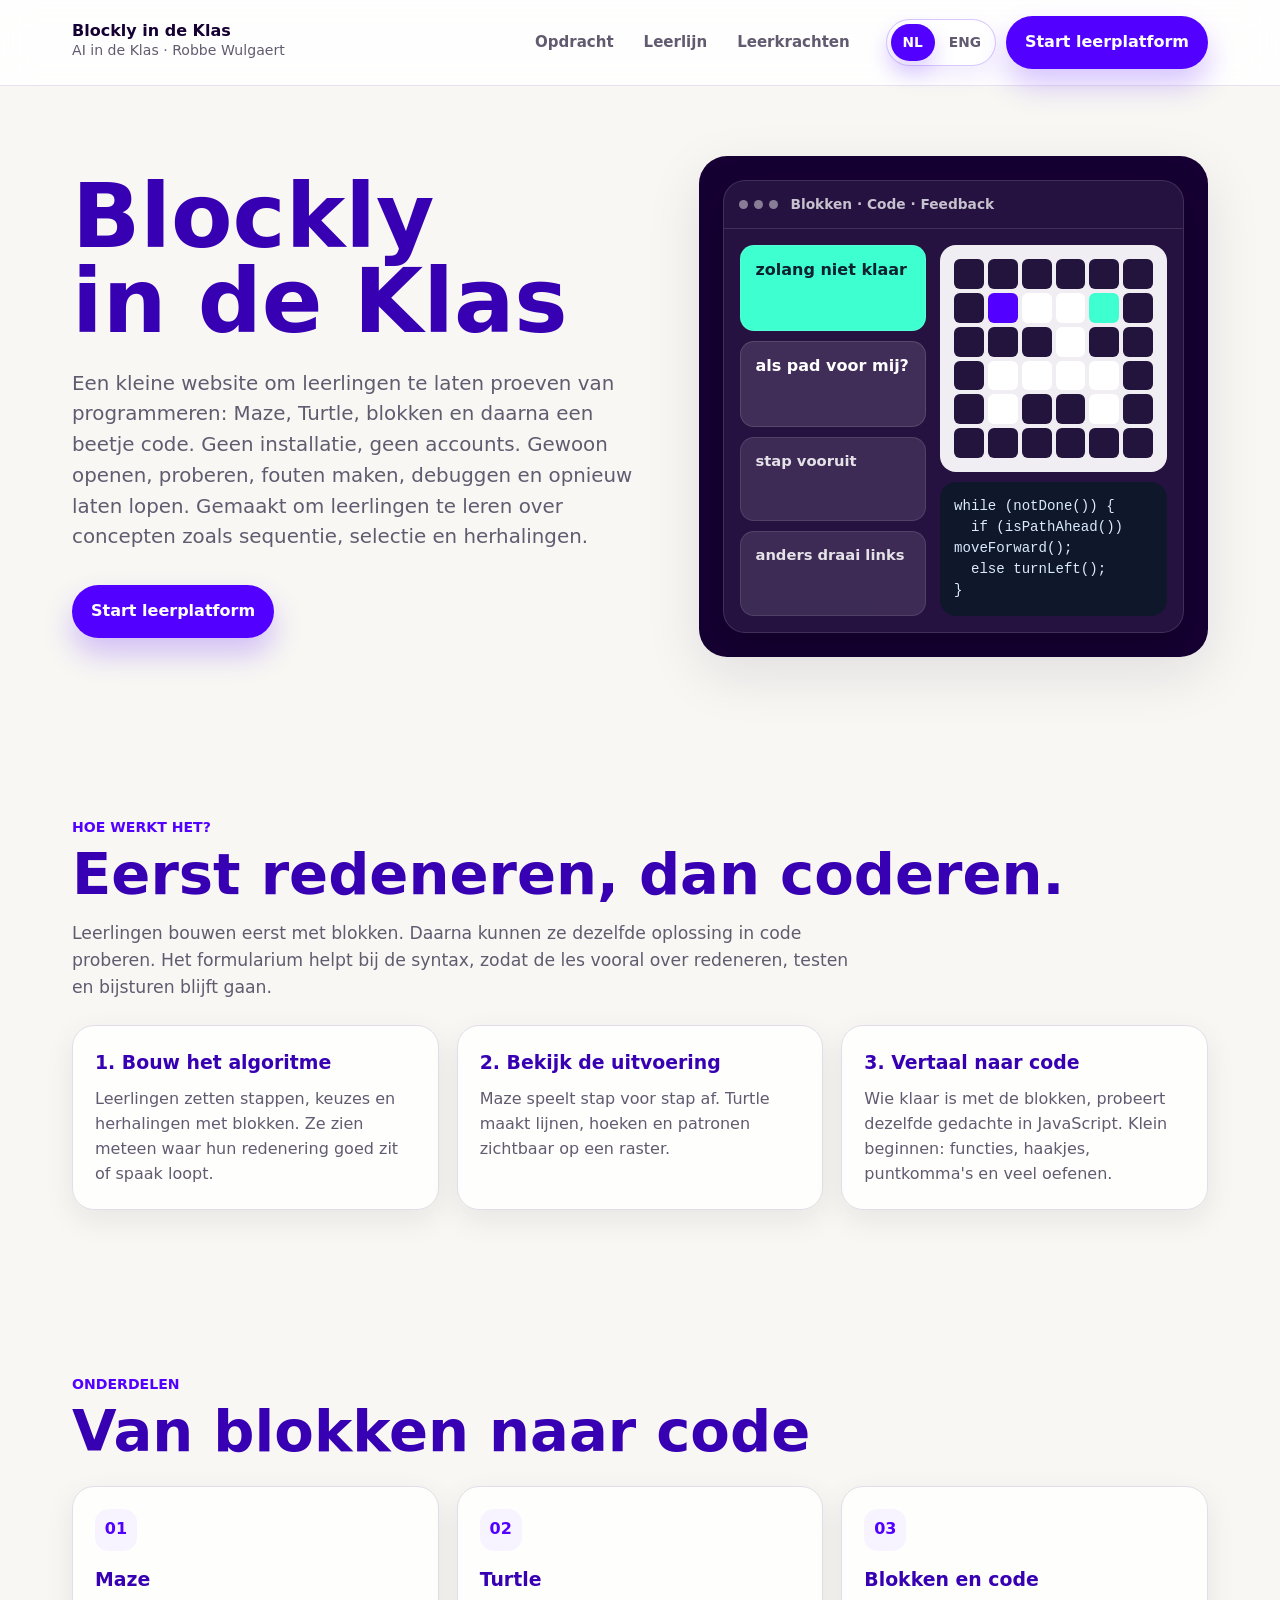
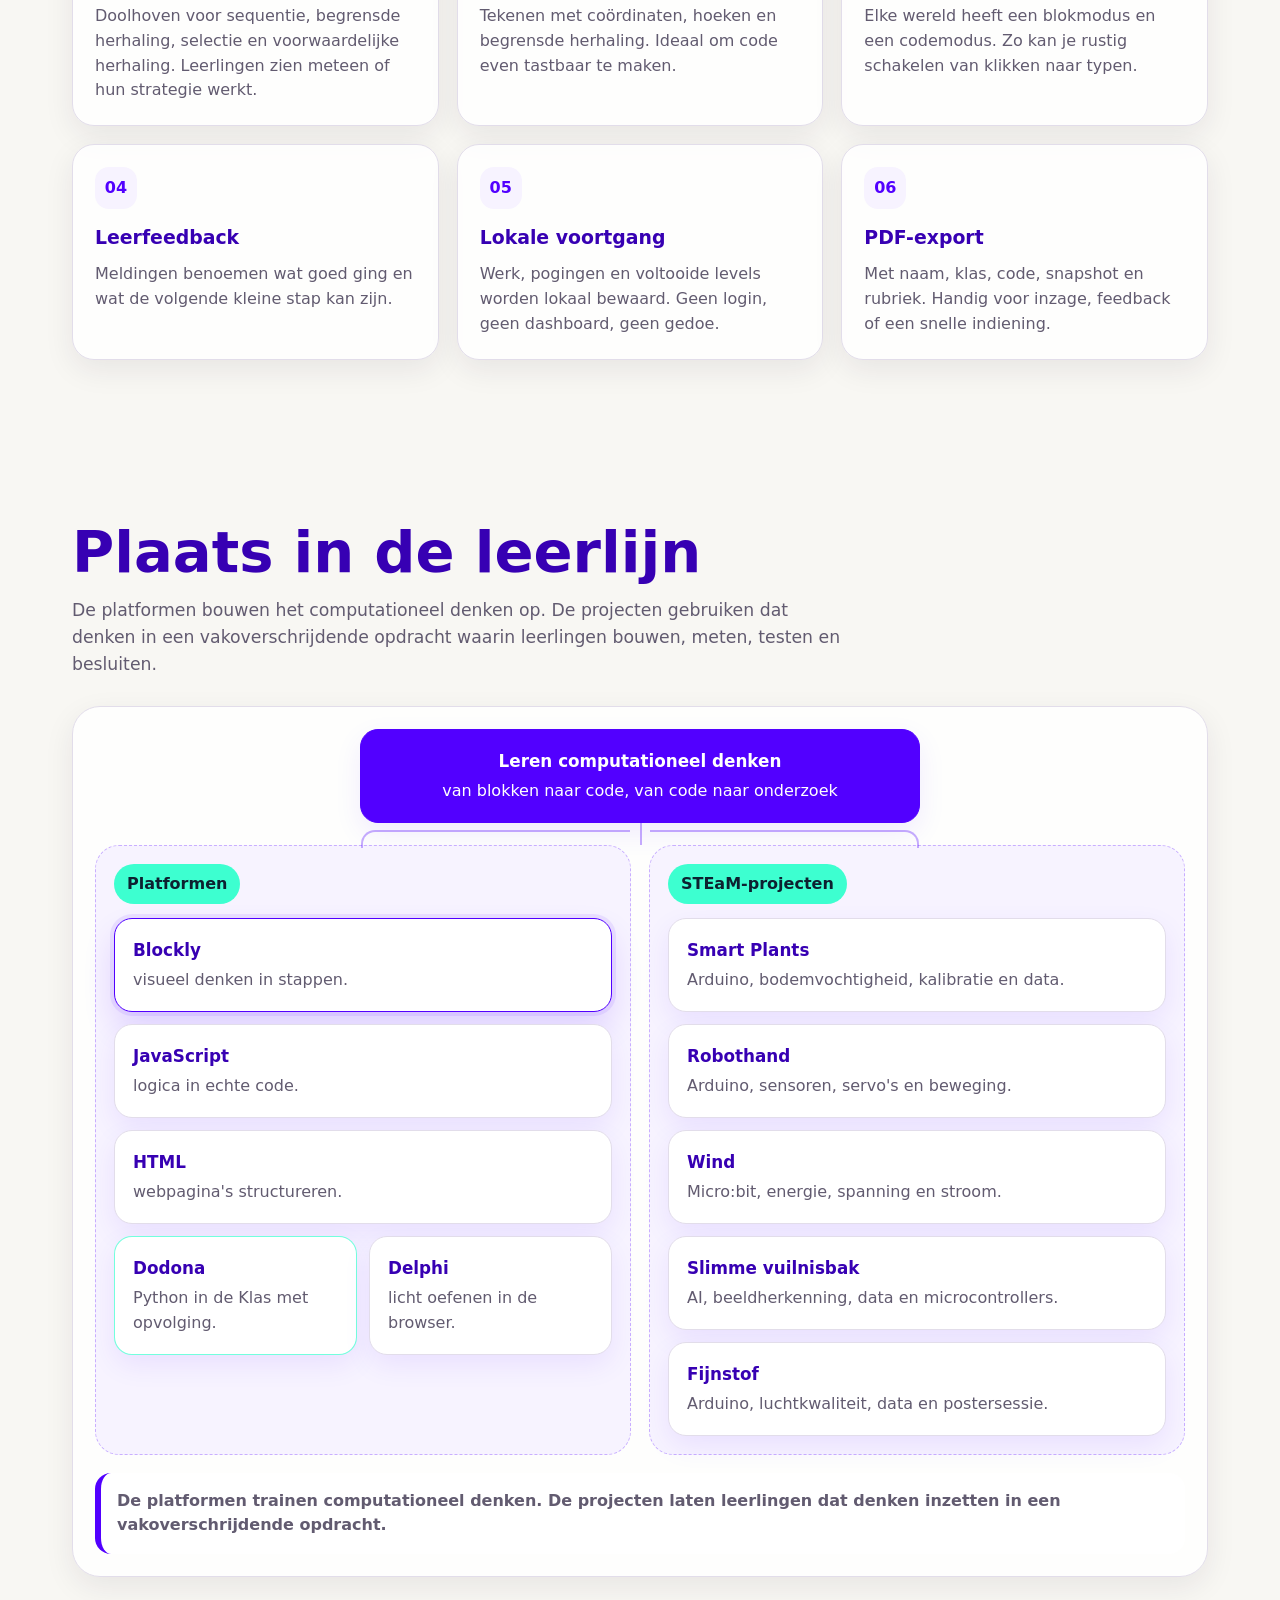
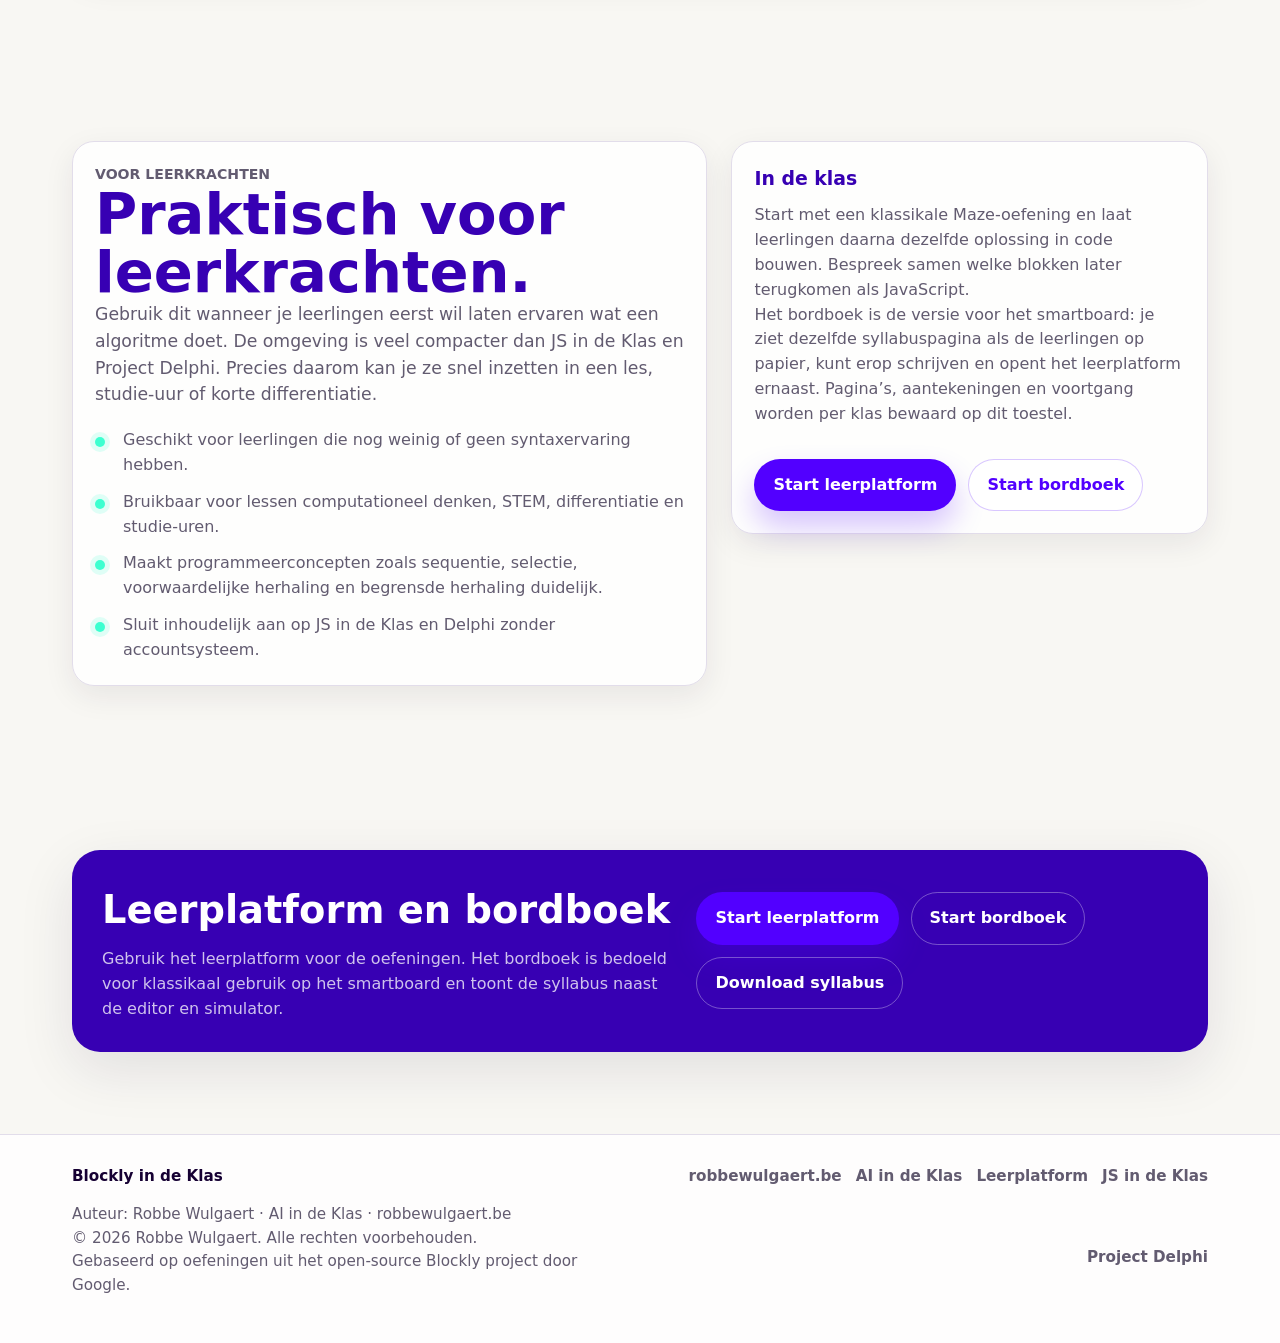
==== index.html @ a283771e "Fixing bordboek and landing pages" ====
<!--
  Blockly in de Klas - landing page
  Copyright (c) 2026 Robbe Wulgaert
  Citeer/vermeld als: Robbe Wulgaert, AI in de Klas, robbewulgaert.be
-->
<!doctype html>
<html lang="nl-BE">
<head>
  <meta charset="utf-8" />
  <meta name="viewport" content="width=device-width, initial-scale=1" />
  <title>Blockly in de Klas</title>
  <meta
    name="description"
    content="Blockly in de Klas is een kleine browseromgeving om computationeel denken te oefenen met Maze, Turtle, blokken en code."
  />
  <meta name="author" content="Robbe Wulgaert, AI in de Klas, robbewulgaert.be" />
  <meta name="copyright" content="Copyright (c) 2026 Robbe Wulgaert" />

  <style>
    :root {
      --brand: #5200FF;
      --brand-dark: #3700B3;
      --accent: #3DFFD0;
      --bg-soft: #F8F7F3;
      --panel: #ffffff;
      --soft: #F7F3FF;
      --ink: #160033;
      --muted: #625B70;
      --line: #E2DDEA;
      --good: #00A66A;
      --shadow: 0 18px 55px rgba(32, 20, 54, 0.10);
      --card-shadow: 0 10px 30px rgba(32, 20, 54, 0.08);
      --max: 1180px;
      --motion-fast: 150ms;
      --motion-medium: 260ms;
      --motion-slow: 520ms;
      --ease-standard: cubic-bezier(0.2, 0, 0, 1);
      --ease-out: cubic-bezier(0.22, 1, 0.36, 1);
    }

    @keyframes aiindeklas-soft-rise {
      from { opacity: 0; transform: translateY(12px); }
      to { opacity: 1; transform: translateY(0); }
    }

    * { box-sizing: border-box; }
    html { scroll-behavior: smooth; }

    body {
      margin: 0;
      min-height: 100vh;
      font-family: system-ui, -apple-system, "Segoe UI", Arial, sans-serif;
      color: var(--ink);
      line-height: 1.55;
      background: var(--bg-soft);
    }

    a { color: inherit; text-decoration: none; }
    code { font-family: ui-monospace, SFMono-Regular, Menlo, Monaco, Consolas, monospace; }

    .skip-link {
      position: absolute;
      left: -999px;
      top: 12px;
      z-index: 100;
      border-radius: 10px;
      background: var(--brand);
      color: #fff;
      padding: 10px 14px;
      font-weight: 900;
    }

    .skip-link:focus { left: 12px; }

    .site-header {
      position: sticky;
      top: 0;
      z-index: 50;
      border-bottom: 1px solid rgba(226, 221, 234, 0.78);
      background: rgba(255, 255, 255, 0.88);
      backdrop-filter: blur(16px);
    }

    .nav {
      max-width: var(--max);
      margin: 0 auto;
      padding: 16px 22px;
      display: flex;
      align-items: center;
      justify-content: space-between;
      gap: 24px;
    }

    .brand-link {
      display: flex;
      align-items: center;
      min-width: 0;
    }

    .brand-title {
      display: block;
      font-weight: 900;
      letter-spacing: 0;
      line-height: 1.05;
      white-space: nowrap;
    }

    .brand-subtitle {
      display: block;
      color: var(--muted);
      font-size: 0.88rem;
      white-space: nowrap;
      overflow: hidden;
      text-overflow: ellipsis;
    }

    .nav-links {
      display: flex;
      align-items: center;
      gap: 6px;
      color: var(--muted);
      font-weight: 700;
      font-size: 0.94rem;
    }

    .nav-panel {
      display: flex;
      align-items: center;
      gap: 24px;
    }

    .nav-actions {
      display: flex;
      align-items: center;
      justify-content: flex-end;
      gap: 10px;
      flex: 0 0 auto;
    }

    .menu-button {
      display: none;
      width: 46px;
      height: 46px;
      border: 1px solid rgba(82, 0, 255, 0.22);
      border-radius: 50%;
      padding: 0;
      background: #fff;
      color: var(--brand-dark);
      cursor: pointer;
      align-items: center;
      justify-content: center;
    }

    .menu-icon {
      display: grid;
      gap: 4px;
      width: 18px;
    }

    .menu-icon span {
      display: block;
      height: 2px;
      border-radius: 999px;
      background: currentColor;
    }

    .menu-button:hover,
    .menu-button:focus-visible {
      background: var(--soft);
      outline: none;
    }

    .nav-links a {
      padding: 10px 12px;
      border-radius: 999px;
    }

    .nav-links a:hover,
    .nav-links a:focus-visible {
      color: var(--brand);
      background: var(--soft);
      outline: none;
    }

    .btn {
      display: inline-flex;
      align-items: center;
      justify-content: center;
      gap: 10px;
      min-height: 46px;
      border-radius: 999px;
      padding: 13px 18px;
      border: 1px solid transparent;
      font-weight: 900;
      cursor: pointer;
      transition:
        transform var(--motion-fast) var(--ease-standard),
        box-shadow var(--motion-fast) var(--ease-standard),
        background var(--motion-fast) var(--ease-standard),
        border-color var(--motion-fast) var(--ease-standard);
      white-space: nowrap;
    }

    .btn:hover { transform: translateY(-1px); }

    .btn-primary {
      color: #fff;
      background: var(--brand);
      box-shadow: 0 16px 30px rgba(82, 0, 255, 0.23);
    }

    .btn-primary:hover,
    .btn-primary:focus-visible {
      background: var(--brand-dark);
      outline: none;
    }

    .btn-secondary {
      color: var(--brand);
      background: #fff;
      border-color: rgba(82, 0, 255, 0.22);
    }

    .btn-secondary:hover,
    .btn-secondary:focus-visible {
      background: var(--soft);
      border-color: rgba(82, 0, 255, 0.40);
      outline: none;
    }

    .btn-small { min-height: 46px; padding: 13px 18px; font-size: 1rem; }

    main { overflow: hidden; }

    .section {
      max-width: var(--max);
      margin: 0 auto;
      padding: 82px 22px;
    }

    .hero {
      display: grid;
      grid-template-columns: minmax(0, 1.06fr) minmax(340px, 0.94fr);
      align-items: center;
      gap: 54px;
      padding-top: 70px;
      padding-bottom: 78px;
    }

    .hero > * { animation: aiindeklas-soft-rise var(--motion-slow) var(--ease-out) both; }

    h1 {
      margin: 0;
      color: var(--brand-dark);
      font-size: clamp(2.65rem, 7vw, 5.8rem);
      line-height: 0.94;
      letter-spacing: 0;
    }

    .hero-title-line {
      display: block;
      white-space: nowrap;
    }

    .hero-copy {
      margin: 26px 0 0;
      max-width: 720px;
      color: var(--muted);
      font-size: clamp(1.05rem, 1.7vw, 1.24rem);
    }

    .hero-actions {
      display: flex;
      flex-wrap: wrap;
      gap: 12px;
      margin-top: 32px;
    }

    .hero-card {
      position: relative;
      border-radius: 28px;
      padding: 24px;
      background: var(--ink);
      color: #fff;
      box-shadow: var(--shadow);
      overflow: hidden;
    }

    .mock-browser {
      position: relative;
      z-index: 1;
      overflow: hidden;
      border-radius: 22px;
      border: 1px solid rgba(255, 255, 255, 0.12);
      background: rgba(255, 255, 255, 0.07);
      box-shadow: 0 16px 36px rgba(0, 0, 0, 0.22);
    }

    .mock-top {
      display: flex;
      align-items: center;
      gap: 12px;
      padding: 13px 15px;
      border-bottom: 1px solid rgba(255, 255, 255, 0.12);
      color: rgba(255, 255, 255, 0.74);
      font-size: 0.86rem;
      font-weight: 800;
    }

    .mock-dots { display: flex; gap: 6px; }
    .mock-dots span { width: 9px; height: 9px; border-radius: 50%; background: rgba(255, 255, 255, 0.45); }

    .mock-body {
      display: grid;
      grid-template-columns: 0.9fr 1.1fr;
      gap: 14px;
      padding: 16px;
    }

    .block-column,
    .preview-column {
      display: grid;
      gap: 10px;
    }

    .block-card {
      border-radius: 14px;
      padding: 12px 14px;
      background: rgba(255, 255, 255, 0.12);
      border: 1px solid rgba(255, 255, 255, 0.12);
      font-weight: 900;
    }

    .block-card.accent { color: #0d2130; background: var(--accent); }
    .block-card.small { font-size: 0.92rem; opacity: 0.88; }

    .maze-card,
    .code-card {
      border-radius: 16px;
      background: rgba(255, 255, 255, 0.93);
      color: var(--ink);
      padding: 14px;
    }

    .maze-grid {
      display: grid;
      grid-template-columns: repeat(6, 1fr);
      gap: 4px;
      aspect-ratio: 1;
    }

    .maze-grid span {
      border-radius: 6px;
      background: #e7e2f2;
    }

    .maze-grid .wall { background: #23143d; }
    .maze-grid .path { background: #fff; }
    .maze-grid .start { background: var(--brand); }
    .maze-grid .goal { background: var(--accent); }

    .code-card {
      background: #0f172a;
      color: #dbeafe;
      font-family: ui-monospace, SFMono-Regular, Menlo, Monaco, Consolas, monospace;
      font-size: 0.88rem;
      line-height: 1.5;
    }

    .section-head {
      display: flex;
      justify-content: space-between;
      gap: 28px;
      align-items: end;
      margin-bottom: 28px;
    }

    .section-kicker {
      margin: 0 0 8px;
      color: var(--brand);
      font-weight: 900;
      letter-spacing: 0;
      text-transform: uppercase;
      font-size: 0.88rem;
    }

    .section-title {
      margin: 0;
      color: var(--brand-dark);
      font-size: clamp(2rem, 4.5vw, 3.8rem);
      line-height: 1;
      letter-spacing: 0;
    }

    .section-lede {
      margin: 16px 0 0;
      max-width: 780px;
      color: var(--muted);
      font-size: 1.08rem;
    }

    .grid,
    .path-grid,
    .feature-grid {
      display: grid;
      grid-template-columns: repeat(3, minmax(0, 1fr));
      gap: 18px;
    }

    .card,
    .path-card,
    .feature-card,
    .callout {
      border: 1px solid var(--line);
      border-radius: 22px;
      background: rgba(255, 255, 255, 0.84);
      box-shadow: var(--card-shadow);
      padding: 22px;
      transition:
        transform var(--motion-medium) var(--ease-out),
        box-shadow var(--motion-medium) var(--ease-out);
    }

    .card:hover,
    .path-card:hover,
    .feature-card:hover,
    .callout:hover {
      transform: translateY(-3px);
      box-shadow: var(--shadow);
    }

    .card h3,
    .path-card h3,
    .feature-card h3,
    .callout h3 {
      margin: 0 0 10px;
      color: var(--brand-dark);
      font-size: 1.18rem;
      letter-spacing: 0;
    }

    .card p,
    .path-card p,
    .feature-card p,
    .callout p {
      margin: 0;
      color: var(--muted);
    }

    .feature-number,
    .path-number {
      width: 42px;
      height: 42px;
      display: grid;
      place-items: center;
      margin-bottom: 14px;
      border-radius: 14px;
      background: var(--soft);
      color: var(--brand);
      font-weight: 900;
    }

    .path-grid { grid-template-columns: repeat(4, minmax(0, 1fr)); }

    .path-card.featured {
      background: #fff;
      border-color: rgba(82, 0, 255, 0.28);
    }

    .family-tree {
      margin-top: 28px;
      border: 1px solid var(--line);
      border-radius: 28px;
      background: rgba(255, 255, 255, 0.86);
      box-shadow: var(--card-shadow);
      padding: 22px;
      overflow: hidden;
    }

    .tree-root { display: flex; justify-content: center; margin-bottom: 22px; }

    .tree-node {
      display: block;
      color: inherit;
      text-decoration: none;
      transition:
        transform var(--motion-fast) var(--ease-standard),
        box-shadow var(--motion-fast) var(--ease-standard),
        border-color var(--motion-fast) var(--ease-standard);
      border: 1px solid var(--line);
      border-radius: 18px;
      background: #fff;
      padding: 18px;
      box-shadow: 0 10px 28px rgba(82, 0, 255, 0.08);
    }

    .tree-node strong {
      display: block;
      margin-bottom: 5px;
      color: var(--brand-dark);
      font-size: 1.05rem;
      font-weight: 900;
      letter-spacing: 0;
    }

    .tree-node span { display: block; color: var(--muted); }

    .tree-node.root {
      width: min(560px, 100%);
      text-align: center;
      background: var(--brand);
      border-color: var(--brand);
    }

    .tree-node.root strong,
    .tree-node.root span { color: #fff; }

    .tree-node:hover,
    .tree-node:focus-visible {
      transform: translateY(-2px);
      border-color: var(--brand);
      box-shadow: 0 18px 38px rgba(82, 0, 255, 0.14);
      outline: none;
    }

    .tree-branches {
      position: relative;
      display: grid;
      grid-template-columns: 1fr 1fr;
      gap: 18px;
    }

    .tree-branches::before {
      content: "";
      position: absolute;
      top: -22px;
      left: 50%;
      width: 2px;
      height: 22px;
      background: var(--brand);
      opacity: 0.32;
    }

    .tree-branch {
      position: relative;
      border: 1.5px dashed rgba(82, 0, 255, 0.28);
      border-radius: 24px;
      padding: 18px;
      background: var(--soft);
    }

    .tree-branch::before {
      content: "";
      position: absolute;
      top: -16px;
      width: 50%;
      height: 16px;
      border-top: 2px solid rgba(82, 0, 255, 0.32);
    }

    .tree-branch:first-child::before { right: 0; border-left: 2px solid rgba(82, 0, 255, 0.32); border-radius: 14px 0 0 0; }
    .tree-branch:last-child::before { left: 0; border-right: 2px solid rgba(82, 0, 255, 0.32); border-radius: 0 14px 0 0; }

    .branch-title {
      display: inline-flex;
      margin-bottom: 14px;
      border-radius: 999px;
      background: var(--accent);
      color: #0d2130;
      padding: 8px 13px;
      font-weight: 900;
    }

    .tree-stack { display: grid; gap: 12px; }

    .tree-node.current {
      border-color: var(--brand);
      box-shadow: 0 0 0 4px rgba(82, 0, 255, 0.08), 0 16px 32px rgba(82, 0, 255, 0.14);
    }

    .tree-node.bridge,
    .tree-node.dodona {
      background: #fff;
      border-color: rgba(61, 255, 208, 0.72);
    }

    .delphi-dodona-pair {
      display: grid;
      grid-template-columns: 1fr 1fr;
      gap: 12px;
      align-items: stretch;
    }

    .logic-note {
      margin-top: 18px;
      border-left: 6px solid var(--brand);
      border-radius: 16px;
      background: #fff;
      padding: 16px;
      color: var(--muted);
      font-weight: 700;
    }

    .split {
      display: grid;
      grid-template-columns: minmax(0, 1fr) minmax(320px, 0.75fr);
      gap: 24px;
      align-items: start;
    }

    .bullet-list {
      display: grid;
      gap: 12px;
      margin: 20px 0 0;
      padding: 0;
      list-style: none;
    }

    .bullet-list li {
      position: relative;
      padding-left: 28px;
      color: var(--muted);
    }

    .bullet-list li::before {
      content: "";
      position: absolute;
      left: 0;
      top: 0.55em;
      width: 10px;
      height: 10px;
      border-radius: 50%;
      background: var(--accent);
      box-shadow: 0 0 0 5px rgba(61, 255, 208, 0.16);
    }

    .cta-band {
      display: flex;
      align-items: center;
      justify-content: space-between;
      gap: 24px;
      padding: 30px;
      border-radius: 28px;
      background: var(--brand-dark);
      color: #fff;
      box-shadow: var(--shadow);
    }

    .cta-band h2 {
      margin: 0 0 8px;
      font-size: clamp(1.7rem, 3vw, 2.6rem);
      letter-spacing: 0;
    }

    .cta-band p {
      margin: 0;
      color: rgba(255, 255, 255, 0.76);
      max-width: 720px;
    }

    .cta-actions { display: flex; flex-wrap: wrap; gap: 12px; }
    .cta-actions .btn-secondary { background: transparent; color: #fff; border-color: rgba(255,255,255,0.32); }
    .cta-actions .btn-secondary:hover { background: rgba(255,255,255,0.1); }

    .site-footer {
      border-top: 1px solid var(--line);
      background: rgba(255, 255, 255, 0.82);
    }

    .footer-inner {
      max-width: var(--max);
      margin: 0 auto;
      padding: 30px 22px;
      display: flex;
      justify-content: space-between;
      gap: 24px;
      color: var(--muted);
      font-size: 0.95rem;
    }

    .footer-title {
      color: var(--ink);
      font-weight: 900;
      margin-bottom: 6px;
    }

    .footer-links {
      display: flex;
      flex-wrap: wrap;
      gap: 14px;
      justify-content: flex-end;
      font-weight: 800;
    }

    .footer-links a:hover { color: var(--brand); }

    @media (max-width: 980px) {
      .hero,
      .split { grid-template-columns: 1fr; }
      .grid,
      .feature-grid,
      .path-grid { grid-template-columns: repeat(2, minmax(0, 1fr)); }
      .tree-branches,
      .delphi-dodona-pair { grid-template-columns: 1fr; }
      .tree-branches::before,
      .tree-branch::before { display: none; }
    }

    @media (max-width: 760px) {
      .nav {
        display: grid;
        grid-template-columns: auto minmax(0, 1fr);
        justify-content: initial;
        gap: 12px;
      }
      .menu-button { display: inline-flex; grid-column: 1; grid-row: 1; }
      .brand-link { grid-column: 2; grid-row: 1; }
      .brand-subtitle { display: none; }
      .nav-panel {
        display: none;
        grid-column: 1 / -1;
        grid-row: 2;
        padding: 12px;
        border: 1px solid rgba(82, 0, 255, 0.16);
        border-radius: 10px;
        background: #fff;
        box-shadow: var(--shadow);
      }
      .nav-panel.is-open { display: grid; gap: 12px; }
      .nav-links { display: grid; grid-template-columns: 1fr; gap: 2px; }
      .nav-links a { text-align: left; }
      .nav-actions { display: grid; grid-template-columns: 1fr; justify-items: stretch; gap: 12px; }
      .nav-actions .language-toggle { justify-self: start; }
      .nav-actions .btn { width: 100%; }
      .cta-band { align-items: flex-start; flex-direction: column; }
    }

    @media (max-width: 680px) {
      .nav { padding: 14px 16px; }
      .section { padding: 58px 16px; }
      .hero { padding-top: 48px; }
      .hero-card { padding: 16px; }
      .mock-body { grid-template-columns: 1fr; }
      .brand-subtitle { display: none; }
      .grid,
      .feature-grid,
      .path-grid { grid-template-columns: 1fr; }
      .hero-actions,
      .cta-actions,
      .btn { width: 100%; }
      .footer-inner { flex-direction: column; }
      .footer-links { justify-content: flex-start; }
    }

    @media (prefers-reduced-motion: reduce) {
      *, *::before, *::after {
        animation-duration: 0.01ms !important;
        animation-iteration-count: 1 !important;
        scroll-behavior: auto !important;
        transition-duration: 0.01ms !important;
      }
    }
  </style>
  <style id="language-toggle-styles">
.language-toggle {
  display: inline-flex;
  align-items: center;
  gap: 4px;
  border: 1px solid rgba(82, 0, 255, 0.22);
  border-radius: 999px;
  background: #fff;
  padding: 4px;
  box-shadow: 0 10px 24px rgba(82, 0, 255, 0.08);
}
.language-toggle button {
  min-width: 44px;
  min-height: 36px;
  border: 0;
  border-radius: 999px;
  padding: 8px 10px;
  background: transparent;
  color: var(--muted, var(--delphi-muted, #625b70));
  font: inherit;
  font-size: 0.86rem;
  font-weight: 900;
  cursor: pointer;
}
.language-toggle button.is-active {
  background: var(--brand, var(--brand-purple, var(--delphi-blue, #5200FF)));
  color: #fff;
  box-shadow: 0 10px 22px rgba(82, 0, 255, 0.20);
}
.language-toggle button:focus-visible {
  outline: 3px solid rgba(61, 255, 208, 0.75);
  outline-offset: 2px;
}
</style>
</head>
<body>
  <a class="skip-link" href="#main">Spring naar hoofdinhoud</a>

  <header class="site-header">
    <nav class="nav" aria-label="Hoofdnavigatie">
      <button class="menu-button" id="menuButton" type="button" aria-expanded="false" aria-controls="navPanel" aria-label="Open navigatiemenu">
        <span class="menu-icon" aria-hidden="true"><span></span><span></span><span></span></span>
      </button>
      <a class="brand-link" href="#top" aria-label="Blockly in de Klas">
        <span>
          <span class="brand-title">Blockly in de Klas</span>
          <span class="brand-subtitle">AI in de Klas · Robbe Wulgaert</span>
        </span>
      </a>
      <div class="nav-panel" id="navPanel">
        <div class="nav-links" id="navLinks" aria-label="Paginaonderdelen">
          <a href="#werking">Opdracht</a>
          <a href="#groeipad">Leerlijn</a>
          <a href="#leerkrachten">Leerkrachten</a>
        </div>
        <div class="nav-actions">
          <div class="language-toggle" role="group" aria-label="Taalkeuze">
            <button type="button" class="is-active" data-language-choice="nl" aria-pressed="true">NL</button>
            <button type="button" data-language-choice="en" aria-pressed="false">ENG</button>
          </div>
          <a class="btn btn-primary" href="platform.html">Start leerplatform</a>
        </div>
      </div>
    </nav>
  </header>

  <main id="main">
    <section class="section hero" id="top">
      <div>
        <h1><span class="hero-title-line">Blockly</span><span class="hero-title-line">in de Klas</span></h1>
        <p class="hero-copy">
          Een kleine website om leerlingen te laten proeven van programmeren: Maze, Turtle, blokken en daarna
          een beetje code. Geen installatie, geen accounts. Gewoon openen, proberen, fouten maken, debuggen en opnieuw laten 
          lopen. Gemaakt om leerlingen te leren over concepten zoals sequentie, selectie en herhalingen. 
        </p>
        <div class="hero-actions">
          <a class="btn btn-primary" href="platform.html">Start leerplatform</a>
        </div>
      </div>

      <aside class="hero-card" aria-label="Voorbeeld van de leeromgeving">
        <div class="mock-browser">
          <div class="mock-top">
            <div class="mock-dots" aria-hidden="true"><span></span><span></span><span></span></div>
            <div>Blokken · Code · Feedback</div>
          </div>
          <div class="mock-body">
            <div class="block-column" aria-hidden="true">
              <div class="block-card accent">zolang niet klaar</div>
              <div class="block-card">als pad voor mij?</div>
              <div class="block-card small">stap vooruit</div>
              <div class="block-card small">anders draai links</div>
            </div>
            <div class="preview-column">
              <div class="maze-card" aria-hidden="true">
                <div class="maze-grid">
                  <span class="wall"></span><span class="wall"></span><span class="wall"></span><span class="wall"></span><span class="wall"></span><span class="wall"></span>
                  <span class="wall"></span><span class="start"></span><span class="path"></span><span class="path"></span><span class="goal"></span><span class="wall"></span>
                  <span class="wall"></span><span class="wall"></span><span class="wall"></span><span class="path"></span><span class="wall"></span><span class="wall"></span>
                  <span class="wall"></span><span class="path"></span><span class="path"></span><span class="path"></span><span class="path"></span><span class="wall"></span>
                  <span class="wall"></span><span class="path"></span><span class="wall"></span><span class="wall"></span><span class="path"></span><span class="wall"></span>
                  <span class="wall"></span><span class="wall"></span><span class="wall"></span><span class="wall"></span><span class="wall"></span><span class="wall"></span>
                </div>
              </div>
              <div class="code-card" aria-hidden="true">
                while (notDone()) {<br>
                &nbsp;&nbsp;if (isPathAhead()) moveForward();<br>
                &nbsp;&nbsp;else turnLeft();<br>
                }
              </div>
            </div>
          </div>
        </div>
      </aside>
    </section>

    <section class="section" id="werking">
      <p class="section-kicker">Hoe werkt het?</p>
      <h2 class="section-title">Eerst redeneren, dan coderen.</h2>
      <p class="section-lede">
        Leerlingen bouwen eerst met blokken. Daarna kunnen ze dezelfde oplossing in code proberen.
        Het formularium helpt bij de syntax, zodat de les vooral over redeneren, testen en bijsturen blijft gaan.
      </p>
      <br>
      <div class="grid">
        <article class="card">
          <h3>1. Bouw het algoritme</h3>
          <p>Leerlingen zetten stappen, keuzes en herhalingen met blokken. Ze zien meteen waar hun redenering goed zit of spaak loopt.</p>
        </article>
        <article class="card">
          <h3>2. Bekijk de uitvoering</h3>
          <p>Maze speelt stap voor stap af. Turtle maakt lijnen, hoeken en patronen zichtbaar op een raster.</p>
        </article>
        <article class="card">
          <h3>3. Vertaal naar code</h3>
          <p>Wie klaar is met de blokken, probeert dezelfde gedachte in JavaScript. Klein beginnen: functies, haakjes, puntkomma's en veel oefenen.</p>
        </article>
      </div>
    </section>

    <section class="section" id="features">
      <p class="section-kicker">Onderdelen</p>
      <h2 class="section-title">Van blokken naar code</h2>
      <br>
      <div class="feature-grid">
        <article class="feature-card">
          <div class="feature-number">01</div>
          <h3>Maze</h3>
          <p>Doolhoven voor sequentie, begrensde herhaling, selectie en voorwaardelijke herhaling. Leerlingen zien meteen of hun strategie werkt.</p>
        </article>
        <article class="feature-card">
          <div class="feature-number">02</div>
          <h3>Turtle</h3>
          <p>Tekenen met coördinaten, hoeken en begrensde herhaling. Ideaal om code even tastbaar te maken.</p>
        </article>
        <article class="feature-card">
          <div class="feature-number">03</div>
          <h3>Blokken en code</h3>
          <p>Elke wereld heeft een blokmodus en een codemodus. Zo kan je rustig schakelen van klikken naar typen.</p>
        </article>
        <article class="feature-card">
          <div class="feature-number">04</div>
          <h3>Leerfeedback</h3>
          <p>Meldingen benoemen wat goed ging en wat de volgende kleine stap kan zijn.</p>
        </article>
        <article class="feature-card">
          <div class="feature-number">05</div>
          <h3>Lokale voortgang</h3>
          <p>Werk, pogingen en voltooide levels worden lokaal bewaard. Geen login, geen dashboard, geen gedoe.</p>
        </article>
        <article class="feature-card">
          <div class="feature-number">06</div>
          <h3>PDF-export</h3>
          <p>Met naam, klas, code, snapshot en rubriek. Handig voor inzage, feedback of een snelle indiening.</p>
        </article>
      </div>
    </section>

    <section class="section" id="groeipad">
      <h2 class="section-title">Plaats in de leerlijn</h2>
      <p class="section-lede">
        De platformen bouwen het computationeel denken op. De projecten gebruiken dat denken in een
        vakoverschrijdende opdracht waarin leerlingen bouwen, meten, testen en besluiten.
      </p>
      <div class="family-tree" aria-label="Leerlijn van platformen en projecten">
        <div class="tree-root">
          <a class="tree-node root" href="https://www.aiindeklas.be" target="_blank" rel="noopener">
            <strong>Leren computationeel denken</strong>
            <span>van blokken naar code, van code naar onderzoek</span>
          </a>
        </div>
        <div class="tree-branches">
          <div class="tree-branch">
            <div class="branch-title">Platformen</div>
            <div class="tree-stack">
              <a class="tree-node current" href="https://robbew.github.io/Blockly/" target="_blank" rel="noopener">
                <strong>Blockly</strong>
                <span>visueel denken in stappen.</span>
              </a>
              <a class="tree-node" href="https://robbew.github.io/jsindeklas/" target="_blank" rel="noopener">
                <strong>JavaScript</strong>
                <span>logica in echte code.</span>
              </a>
              <a class="tree-node" href="https://robbew.github.io/htmlindeklas/" target="_blank" rel="noopener">
                <strong>HTML</strong>
                <span>webpagina's structureren.</span>
              </a>
              <div class="delphi-dodona-pair" aria-label="Dodona en Delphi">
                <a class="tree-node dodona" href="https://dodona.be/nl/courses/2641/" target="_blank" rel="noopener">
                  <strong>Dodona</strong>
                  <span>Python in de Klas met opvolging.</span>
                </a>
                <a class="tree-node" href="https://robbew.github.io/delphi/" target="_blank" rel="noopener">
                  <strong>Delphi</strong>
                  <span>licht oefenen in de browser.</span>
                </a>
              </div>
            </div>
          </div>
          <div class="tree-branch">
            <div class="branch-title">STEaM-projecten</div>
            <div class="tree-stack">
              <a class="tree-node" href="https://robbew.github.io/smartplants/" target="_blank" rel="noopener">
                <strong>Smart Plants</strong>
                <span>Arduino, bodemvochtigheid, kalibratie en data.</span>
              </a>
              <a class="tree-node" href="https://robbew.github.io/robothand/" target="_blank" rel="noopener">
                <strong>Robothand</strong>
                <span>Arduino, sensoren, servo's en beweging.</span>
              </a>
              <a class="tree-node" href="https://robbew.github.io/projectwind/" target="_blank" rel="noopener">
                <strong>Wind</strong>
                <span>Micro:bit, energie, spanning en stroom.</span>
              </a>
              <a class="tree-node" href="https://robbew.github.io/slimme_vuilnisbak/" target="_blank" rel="noopener">
                <strong>Slimme vuilnisbak</strong>
                <span>AI, beeldherkenning, data en microcontrollers.</span>
              </a>
              <a class="tree-node" href="https://robbew.github.io/projectfijnstof/" target="_blank" rel="noopener">
                <strong>Fijnstof</strong>
                <span>Arduino, luchtkwaliteit, data en postersessie.</span>
              </a>
            </div>
          </div>
        </div>
        <div class="logic-note">
          De platformen trainen computationeel denken. De projecten laten leerlingen dat denken inzetten in een vakoverschrijdende opdracht.
        </div>
      </div>
    </section>

    <section class="section" id="leerkrachten">
      <div class="split">
        <article class="card">
          <p class="section-kicker">Voor leerkrachten</p>
          <h2 class="section-title">Praktisch voor leerkrachten.</h2>
          <p class="section-lede">
            Gebruik dit wanneer je leerlingen eerst wil laten ervaren wat een algoritme doet.
            De omgeving is veel compacter dan JS in de Klas en Project Delphi. Precies daarom kan je ze snel inzetten
            in een les, studie-uur of korte differentiatie.
          </p>
          <ul class="bullet-list">
            <li>Geschikt voor leerlingen die nog weinig of geen syntaxervaring hebben.</li>
            <li>Bruikbaar voor lessen computationeel denken, STEM, differentiatie en studie-uren.</li>
            <li>Maakt programmeerconcepten zoals sequentie, selectie, voorwaardelijke herhaling en begrensde herhaling duidelijk.</li>
            <li>Sluit inhoudelijk aan op JS in de Klas en Delphi zonder accountsysteem.</li>
          </ul>
        </article>
        <aside class="callout">
          <h3>In de klas</h3>
          <p>
            Start met een klassikale Maze-oefening en laat leerlingen daarna dezelfde oplossing in code bouwen.
            Bespreek samen welke blokken later terugkomen als JavaScript.
          </p>
          <p>
            Het bordboek is de versie voor het smartboard: je ziet dezelfde syllabuspagina als de leerlingen
            op papier, kunt erop schrijven en opent het leerplatform ernaast. Pagina’s, aantekeningen en
            voortgang worden per klas bewaard op dit toestel.
          </p>
          <div class="hero-actions">
            <a class="btn btn-primary" href="platform.html">Start leerplatform</a>
            <a class="btn btn-secondary" href="teacher.html">Start bordboek</a>
          </div>
        </aside>
      </div>
    </section>

    <section class="section" aria-label="Start">
      <div class="cta-band">
        <div>
          <h2>Leerplatform en bordboek</h2>
          <p>
            Gebruik het leerplatform voor de oefeningen. Het bordboek is bedoeld voor klassikaal gebruik op het
            smartboard en toont de syllabus naast de editor en simulator.
          </p>
        </div>
        <div class="cta-actions">
          <a class="btn btn-primary" href="platform.html">Start leerplatform</a>
          <a class="btn btn-secondary" href="teacher.html">Start bordboek</a>
          <a class="btn btn-secondary" href="syllabus/syllabus_blockly_in_de_klas.pdf" download="syllabus_blockly_in_de_klas.pdf">Download syllabus</a>
        </div>
      </div>
    </section>
  </main>

  <footer class="site-footer">
    <div class="footer-inner">
      <div>
        <div class="footer-title">Blockly in de Klas</div>
        <p>
          Auteur: Robbe Wulgaert · AI in de Klas · robbewulgaert.be<br>
          © 2026 Robbe Wulgaert. Alle rechten voorbehouden.<br>
          Gebaseerd op oefeningen uit het open-source Blockly project door Google.
        </p>
      </div>
      <div class="footer-links" aria-label="Footerlinks">
        <a href="https://www.robbewulgaert.be">robbewulgaert.be</a>
        <a href="https://www.aiindeklas.be">AI in de Klas</a>
        <a href="platform.html">Leerplatform</a>
        <a href="https://robbew.github.io/jsindeklas/">JS in de Klas</a>
        <a href="https://robbew.github.io/delphi/">Project Delphi</a>
      </div>
    </div>
  </footer>
  <script>
    const menuButton = document.getElementById("menuButton");
    const navPanel = document.getElementById("navPanel");

    const setMenuState = (isOpen, { returnFocus = false } = {}) => {
      if (!menuButton || !navPanel) return;
      navPanel.classList.toggle("is-open", isOpen);
      menuButton.setAttribute("aria-expanded", String(isOpen));
      if (returnFocus) menuButton.focus();
    };

    menuButton?.addEventListener("click", () => {
      setMenuState(menuButton.getAttribute("aria-expanded") !== "true");
    });

    navPanel?.addEventListener("click", (event) => {
      if (event.target instanceof Element && event.target.closest("a")) setMenuState(false);
    });

    document.addEventListener("keydown", (event) => {
      if (event.key === "Escape" && menuButton?.getAttribute("aria-expanded") === "true") {
        setMenuState(false, { returnFocus: true });
      }
    });

    document.addEventListener("click", (event) => {
      if (menuButton?.getAttribute("aria-expanded") === "true" && event.target instanceof Node && !menuButton.contains(event.target) && !navPanel?.contains(event.target)) {
        setMenuState(false);
      }
    });

    window.addEventListener("resize", () => {
      if (window.innerWidth > 760) setMenuState(false);
    });
  </script>
<script id="language-toggle-script">
(() => {
  const LANGUAGE_KEY = "aiindeklas:index-language";
  const TRANSLATIONS = {
  "Spring naar inhoud": "Skip to content",
  "Spring naar hoofdinhoud": "Skip to main content",
  "Hoofdnavigatie": "Main navigation",
  "Paginaonderdelen": "Page sections",
  "Taalkeuze": "Language selection",
  "Open navigatiemenu": "Open navigation menu",
  "Opdracht": "Assignment",
  "Werking": "How it works",
  "Wat leer je?": "What will you learn?",
  "Onderdelen": "Components",
  "Familie": "Family",
  "Voor leerkrachten": "For teachers",
  "Leerkrachten": "Teachers",
  "Leerlijn": "Learning path",
  "Benodigdheden": "Materials",
  "Privacy": "Privacy",
  "Opstelling": "Setup",
  "Gebruik": "Use",
  "README": "README",
  "Platform": "Platform",
  "Pythia": "Pythia",
  "Start leerplatform": "Start learning platform",
  "Start bordboek": "Start board book",
  "Download syllabus": "Download syllabus",
  "Start platform": "Start platform",
  "Menu": "Menu",
  "Bekijk de opdracht": "View the assignment",
  "Leerplatform": "Learning platform",
  "Onderzoeksplatform": "Research platform",
  "Oefeningmaker": "Exercise builder",
  "Open oefeningmaker": "Open exercise builder",
  "Plaats in de leerlijn": "Place in the learning path",
  "Van platformen naar projecten.": "From platforms to projects.",
  "De platformen bouwen het computationeel denken op. De projecten gebruiken dat denken in een vakoverschrijdende opdracht waarin leerlingen bouwen, meten, testen en besluiten.": "The platforms build computational thinking. The projects use that thinking in a cross-curricular assignment in which students build, measure, test and conclude.",
  "Leren computationeel denken": "Learning computational thinking",
  "van blokken naar code, van code naar onderzoek": "from blocks to code, from code to research",
  "Platformen": "Platforms",
  "STEaM-projecten": "STEaM projects",
  "Blockly": "Blockly",
  "in de Klas": "in the Classroom",
  "JavaScript": "JavaScript",
  "HTML": "HTML",
  "Dodona": "Dodona",
  "Delphi": "Delphi",
  "Smart Plants": "Smart Plants",
  "Robothand": "Robotic hand",
  "Wind": "Wind",
  "Slimme vuilnisbak": "Smart bin",
  "Slimme Vuilnisbak": "Smart Bin",
  "Fijnstof": "Particulate matter",
  "visueel denken in stappen.": "visual step-by-step thinking.",
  "logica in echte code.": "logic in real code.",
  "webpagina's structureren.": "structuring webpages.",
  "Python in de Klas met opvolging.": "Python in the Classroom with tracking.",
  "licht oefenen in de browser.": "lightweight practice in the browser.",
  "Arduino, bodemvochtigheid, kalibratie en data.": "Arduino, soil moisture, calibration and data.",
  "Arduino, sensoren, servo's en beweging.": "Arduino, sensors, servos and movement.",
  "Micro:bit, energie, spanning en stroom.": "Micro:bit, energy, voltage and current.",
  "AI, beeldherkenning, data en microcontrollers.": "AI, image recognition, data and microcontrollers.",
  "Arduino, luchtkwaliteit, data en postersessie.": "Arduino, air quality, data and poster session.",
  "De platformen trainen computationeel denken. De projecten laten leerlingen dat denken inzetten in een vakoverschrijdende opdracht.": "The platforms train computational thinking. The projects let students apply that thinking in a cross-curricular assignment.",
  "Geen accounts, geen serveropslag.": "No accounts, no server storage.",
  "Privacyvriendelijk": "Privacy-friendly",
  "Geen installatie of leerlingenaccount.": "No installation or student account.",
  "Lokale bibliotheken voor grafieken en PDF-export.": "Local libraries for charts and PDF export.",
  "Geschikt voor GitHub Pages.": "Suitable for GitHub Pages.",
  "robbewulgaert.be": "robbewulgaert.be",
  "AI in de Klas": "AI in de Klas",
  "Auteur: Robbe Wulgaert · AI in de Klas · robbewulgaert.be": "Author: Robbe Wulgaert · AI in de Klas · robbewulgaert.be",
  "© 2026 Robbe Wulgaert. Alle rechten voorbehouden.": "© 2026 Robbe Wulgaert. All rights reserved.",
  "Auteur: Robbe Wulgaert · AI in de Klas · robbewulgaert.be · © 2026 Robbe Wulgaert.": "Author: Robbe Wulgaert · AI in de Klas · robbewulgaert.be · © 2026 Robbe Wulgaert.",
  "Robbe Wulgaert, AI in de Klas, robbewulgaert.be": "Robbe Wulgaert, AI in de Klas, robbewulgaert.be",
  "Licentie": "License",
  "Third-party notices": "Third-party notices",
  "Contact": "Contact",
  "Blockly in de Klas": "Blockly in the Classroom",
  "Een kleine website om leerlingen te laten proeven van programmeren: Maze, Turtle, blokken en daarna een beetje code. Geen installatie, geen accounts. Gewoon openen, proberen, fouten maken, debuggen en opnieuw laten lopen. Gemaakt om leerlingen te leren over concepten zoals sequentie, selectie en herhalingen.": "A small website where students get their first taste of programming: Maze, Turtle, blocks and then a little code. No installation, no accounts. Just open, try, make mistakes, debug and run again. Built to teach concepts such as sequence, selection and loops.",
  "Blokken · Code · Feedback": "Blocks · Code · Feedback",
  "zolang niet klaar": "while not done",
  "als pad voor mij?": "if path ahead?",
  "stap vooruit": "step forward",
  "anders draai links": "else turn left",
  "Hoe werkt het?": "How does it work?",
  "Eerst redeneren, dan coderen.": "Reason first, code afterwards.",
  "Leerlingen bouwen eerst met blokken. Daarna kunnen ze dezelfde oplossing in code proberen. Het formularium helpt bij de syntax, zodat de les vooral over redeneren, testen en bijsturen blijft gaan.": "Students first build with blocks. Then they can try the same solution in code. The reference sheet supports syntax, so the lesson can stay focused on reasoning, testing and improving.",
  "1. Bouw het algoritme": "1. Build the algorithm",
  "Leerlingen zetten stappen, keuzes en herhalingen met blokken. Ze zien meteen waar hun redenering goed zit of spaak loopt.": "Students arrange steps, choices and loops with blocks. They immediately see where their reasoning works or gets stuck.",
  "2. Bekijk de uitvoering": "2. Watch it run",
  "Maze speelt stap voor stap af. Turtle maakt lijnen, hoeken en patronen zichtbaar op een raster.": "Maze runs step by step. Turtle makes lines, angles and patterns visible on a grid.",
  "3. Vertaal naar code": "3. Translate to code",
  "Wie klaar is met de blokken, probeert dezelfde gedachte in JavaScript. Klein beginnen: functies, haakjes, puntkomma's en veel oefenen.": "Students who are ready with blocks try the same idea in JavaScript. Start small: functions, brackets, semicolons and lots of practice.",
  "Van blokken naar code": "From blocks to code",
  "Doolhoven voor sequentie, begrensde herhaling, selectie en voorwaardelijke herhaling. Leerlingen zien meteen of hun strategie werkt.": "Mazes for sequence, counted loops, selection and conditional loops. Students immediately see whether their strategy works.",
  "Tekenen met coördinaten, hoeken en begrensde herhaling. Ideaal om code even tastbaar te maken.": "Drawing with coordinates, angles and counted loops. Ideal for making code feel tangible.",
  "Blokken en code": "Blocks and code",
  "Elke wereld heeft een blokmodus en een codemodus. Zo kan je rustig schakelen van klikken naar typen.": "Each world has a block mode and a code mode. This makes the shift from clicking to typing calm and gradual.",
  "Leerfeedback": "Learning feedback",
  "Meldingen benoemen wat goed ging en wat de volgende kleine stap kan zijn.": "Messages name what went well and what the next small step could be.",
  "Lokale voortgang": "Local progress",
  "Werk, pogingen en voltooide levels worden lokaal bewaard. Geen login, geen dashboard, geen gedoe.": "Work, attempts and completed levels are stored locally. No login, no dashboard, no fuss.",
  "Met naam, klas, code, snapshot en rubriek. Handig voor inzage, feedback of een snelle indiening.": "With name, class, code, snapshot and rubric. Useful for review, feedback or a quick submission.",
  "Praktisch voor leerkrachten.": "Practical for teachers.",
  "Gebruik dit wanneer je leerlingen eerst wil laten ervaren wat een algoritme doet. De omgeving is veel compacter dan JS in de Klas en Project Delphi. Precies daarom kan je ze snel inzetten in een les, studie-uur of korte differentiatie.": "Use this when you first want students to experience what an algorithm does. The environment is much more compact than JS in de Klas and Project Delphi. That is exactly why it can be used quickly in a lesson, study period or short differentiation activity.",
  "Geschikt voor leerlingen die nog weinig of geen syntaxervaring hebben.": "Suitable for students with little or no syntax experience.",
  "Bruikbaar voor lessen computationeel denken, STEM, differentiatie en studie-uren.": "Useful for computational thinking lessons, STEM, differentiation and study periods.",
  "Maakt programmeerconcepten zoals sequentie, selectie, voorwaardelijke herhaling en begrensde herhaling duidelijk.": "Clarifies programming concepts such as sequence, selection, conditional loops and counted loops.",
  "Sluit inhoudelijk aan op JS in de Klas en Delphi zonder accountsysteem.": "Connects to JS in de Klas and Delphi without an account system.",
  "In de klas": "In class",
  "Start met een klassikale Maze-oefening en laat leerlingen daarna dezelfde oplossing in code bouwen. Bespreek samen welke blokken later terugkomen als JavaScript.": "Start with a whole-class Maze exercise and then let students build the same solution in code. Discuss which blocks later return as JavaScript.",
  "Het bordboek is de versie voor het smartboard: je ziet dezelfde syllabuspagina als de leerlingen op papier, kunt erop schrijven en opent het leerplatform ernaast. Pagina’s, aantekeningen en voortgang worden per klas bewaard op dit toestel.": "The board book is the smartboard version: you see the same syllabus page as the students have on paper, can write on it and open the learning platform alongside it. Pages, notes and progress are stored per class on this device.",
  "Leerplatform en bordboek": "Learning platform and board book",
  "Gebruik het leerplatform voor de oefeningen. Het bordboek is bedoeld voor klassikaal gebruik op het smartboard en toont de syllabus naast de editor en simulator.": "Use the learning platform for the exercises. The board book is intended for whole-class use on the smartboard and shows the syllabus alongside the editor and simulator.",
  "Gebaseerd op oefeningen uit het open-source Blockly project door Google.": "Based on exercises from Google's open-source Blockly project.",
  "JS in de Klas": "JS in the Classroom"
};
  const META = {
  "title": "Blockly in the Classroom",
  "description": "Blockly in the Classroom is a small browser environment for practising computational thinking with Maze, Turtle, blocks and code."
};
  const SKIP_TAGS = new Set(["SCRIPT", "STYLE", "NOSCRIPT", "TEXTAREA", "INPUT", "SELECT", "OPTION"]);
  const TEXT_NODES = [];
  const ATTR_NODES = [];
  let originalTitle = document.title;
  let originalDescription = null;
  const normalize = (value) => String(value || "").replace(/\s+/g, " ").trim();
  function preserveOuterWhitespace(original, translated) {
    const start = original.match(/^\s*/)?.[0] || "";
    const end = original.match(/\s*$/)?.[0] || "";
    return start + translated + end;
  }
  function collectTextNodes() {
    if (TEXT_NODES.length) return;
    const walker = document.createTreeWalker(document.body, NodeFilter.SHOW_TEXT, {
      acceptNode(node) {
        const parent = node.parentElement;
        if (!parent || SKIP_TAGS.has(parent.tagName)) return NodeFilter.FILTER_REJECT;
        return normalize(node.nodeValue) ? NodeFilter.FILTER_ACCEPT : NodeFilter.FILTER_REJECT;
      }
    });
    while (walker.nextNode()) {
      const node = walker.currentNode;
      TEXT_NODES.push({ node, original: node.nodeValue, key: normalize(node.nodeValue) });
    }
  }
  function collectAttributes() {
    if (ATTR_NODES.length) return;
    document.querySelectorAll("[aria-label], [alt], [title], [placeholder]").forEach((element) => {
      ["aria-label", "alt", "title", "placeholder"].forEach((attr) => {
        if (element.hasAttribute(attr)) {
          const original = element.getAttribute(attr);
          ATTR_NODES.push({ element, attr, original, key: normalize(original) });
        }
      });
    });
  }
  function setLanguage(language) {
    const useEnglish = language === "en";
    collectTextNodes();
    collectAttributes();
    TEXT_NODES.forEach((entry) => {
      const translated = TRANSLATIONS[entry.key];
      entry.node.nodeValue = useEnglish && translated ? preserveOuterWhitespace(entry.original, translated) : entry.original;
    });
    ATTR_NODES.forEach((entry) => {
      const translated = TRANSLATIONS[entry.key];
      entry.element.setAttribute(entry.attr, useEnglish && translated ? translated : entry.original);
    });
    document.documentElement.lang = useEnglish ? "en" : "nl-BE";
    document.title = useEnglish && META.title ? META.title : originalTitle;
    const description = document.querySelector('meta[name="description"]');
    if (description) {
      if (originalDescription === null) originalDescription = description.getAttribute("content") || "";
      description.setAttribute("content", useEnglish && META.description ? META.description : originalDescription);
    }
    document.querySelectorAll("[data-language-choice]").forEach((button) => {
      const isActive = button.dataset.languageChoice === (useEnglish ? "en" : "nl");
      button.classList.toggle("is-active", isActive);
      button.setAttribute("aria-pressed", String(isActive));
    });
    try { localStorage.setItem(LANGUAGE_KEY, useEnglish ? "en" : "nl"); } catch (error) {}
  }
  function initLanguageToggle() {
    document.querySelectorAll("[data-language-choice]").forEach((button) => {
      button.addEventListener("click", () => setLanguage(button.dataset.languageChoice));
    });
    let saved = "nl";
    try {
      const requested = new URLSearchParams(window.location.search).get("lang");
      saved = requested || localStorage.getItem(LANGUAGE_KEY) || "nl";
    } catch (error) {}
    setLanguage(saved === "en" ? "en" : "nl");
  }
  if (document.readyState === "loading") document.addEventListener("DOMContentLoaded", initLanguageToggle);
  else initLanguageToggle();
})();
</script>
</body>
</html>
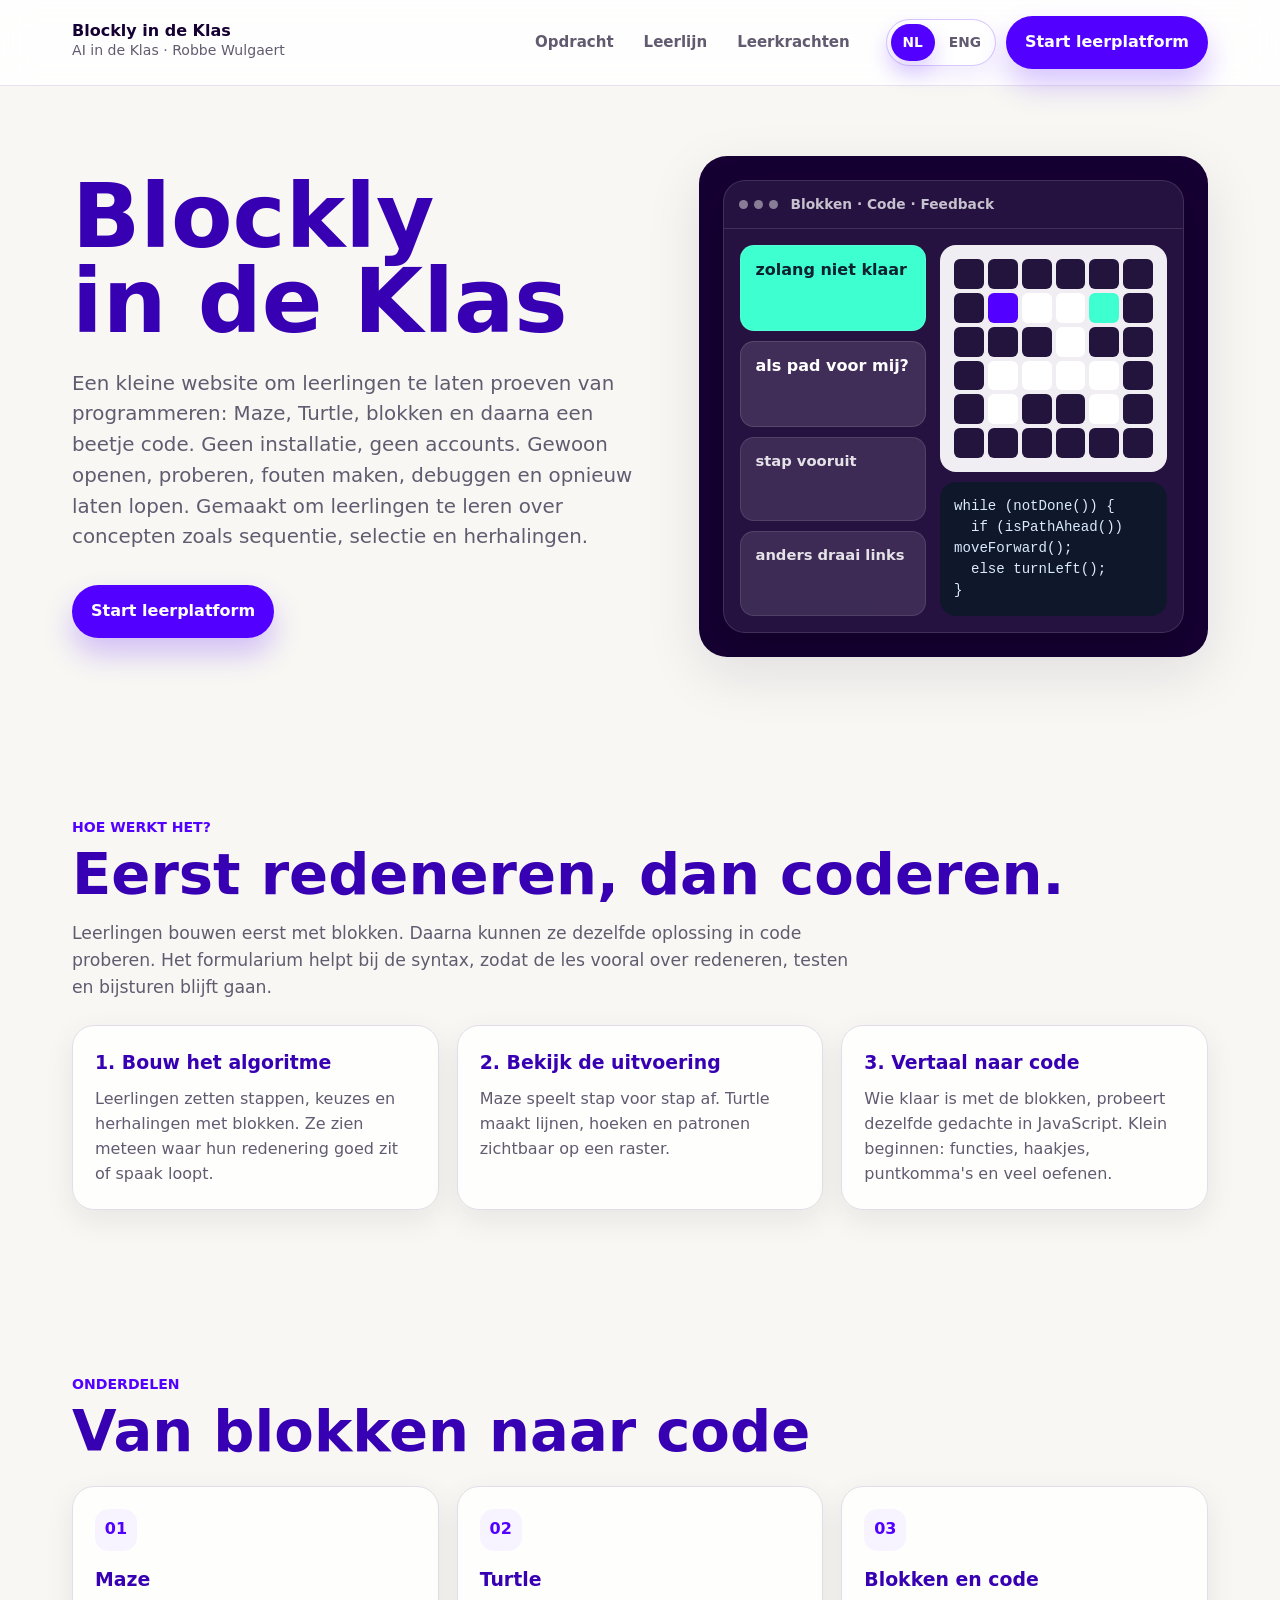
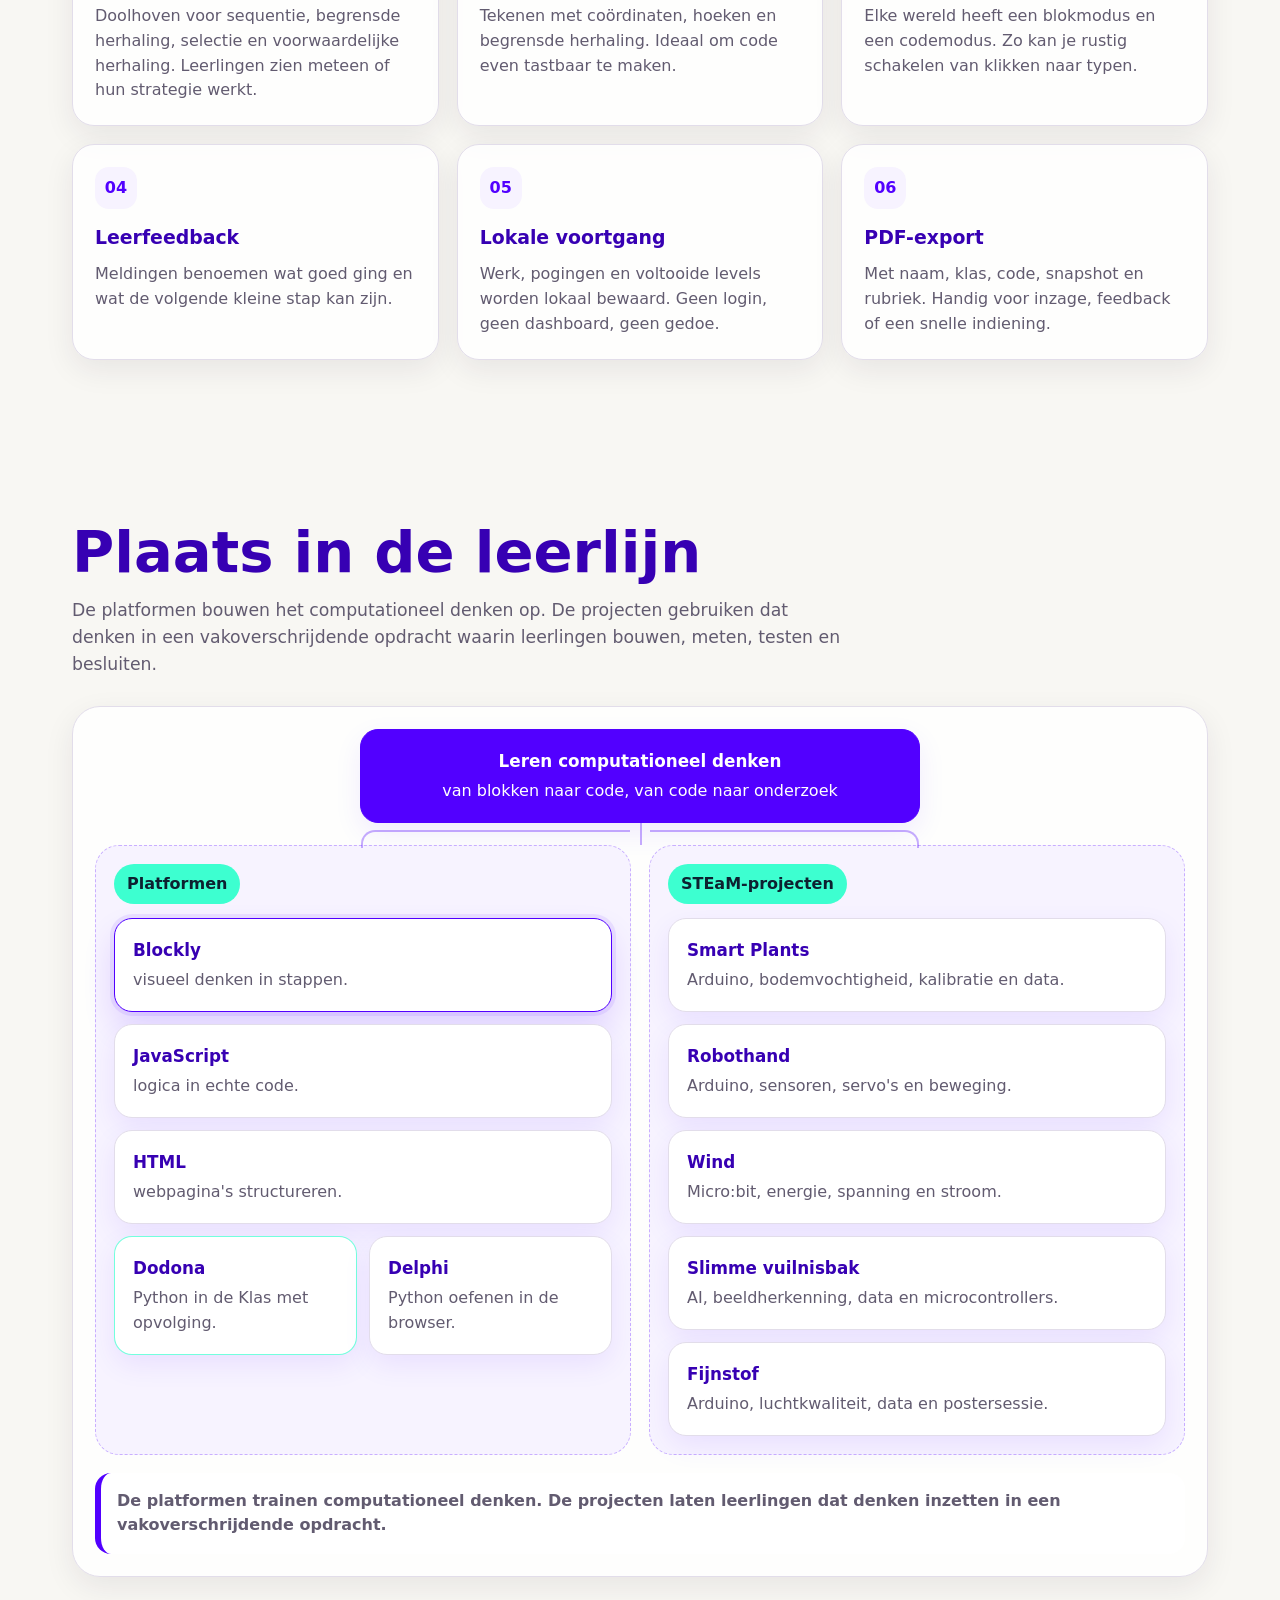
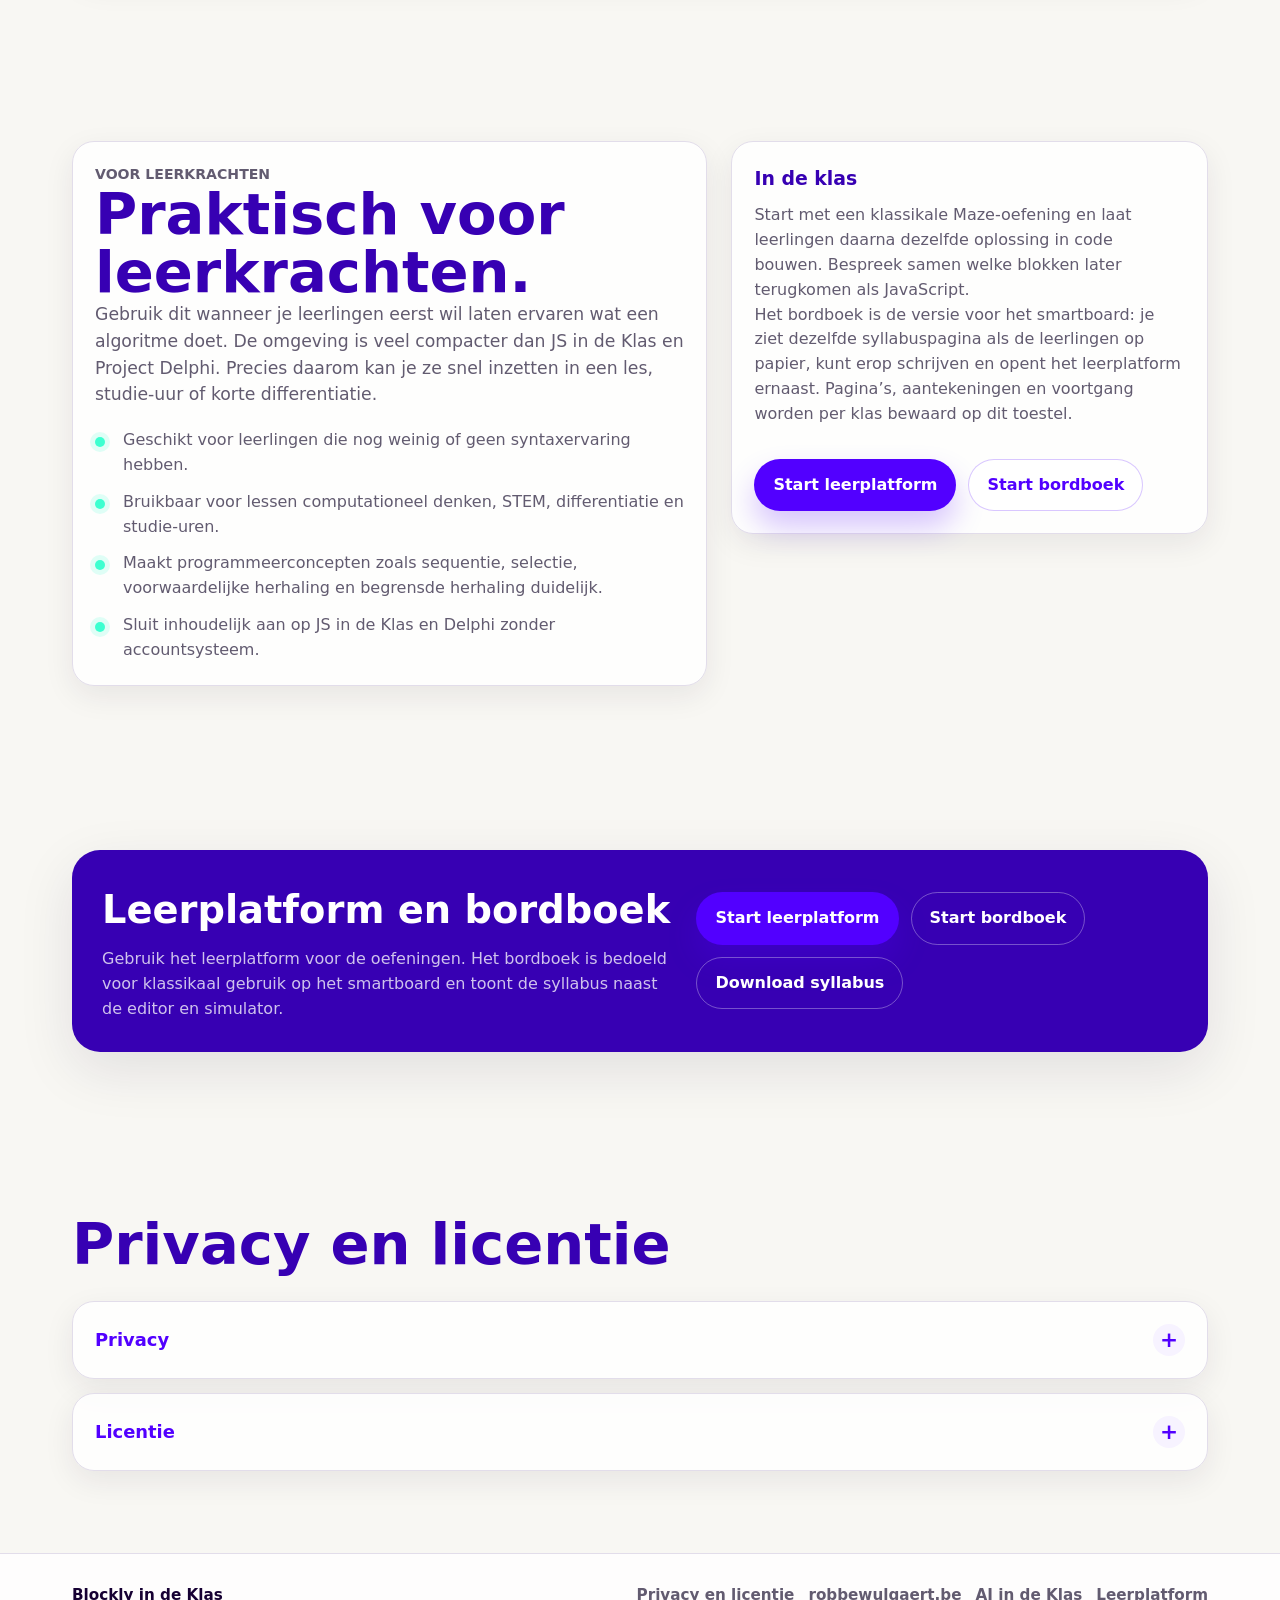
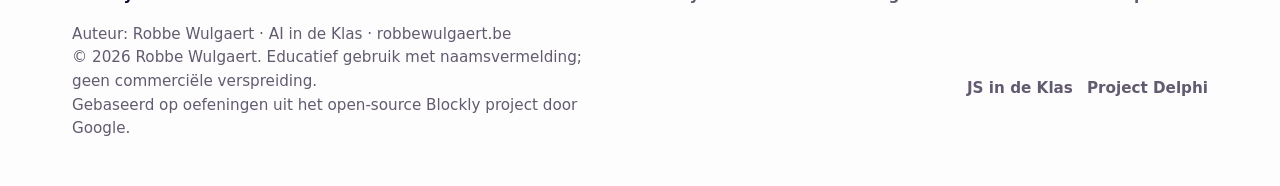
==== commit 45227945: "Adding CSS and license info" ====
--- a/index.html
+++ b/index.html
@@ -15,6 +15,19 @@
   />
   <meta name="author" content="Robbe Wulgaert, AI in de Klas, robbewulgaert.be" />
   <meta name="copyright" content="Copyright (c) 2026 Robbe Wulgaert" />
+  <meta name="robots" content="index, follow" />
+  <link rel="canonical" href="https://robbew.github.io/Blockly/" />
+  <meta property="og:type" content="website" />
+  <meta property="og:locale" content="nl_BE" />
+  <meta property="og:site_name" content="AI in de Klas" />
+  <meta property="og:title" content="Blockly in de Klas" />
+  <meta property="og:description" content="Oefen computationeel denken met Maze, Turtle, blokken en code, rechtstreeks in de browser." />
+  <meta property="og:url" content="https://robbew.github.io/Blockly/" />
+  <meta property="og:image" content="https://robbew.github.io/Blockly/media/Screenshot%202026-05-16%20134705.png" />
+  <meta name="twitter:card" content="summary_large_image" />
+  <meta name="twitter:title" content="Blockly in de Klas" />
+  <meta name="twitter:description" content="Oefen computationeel denken met Maze, Turtle, blokken en code, rechtstreeks in de browser." />
+  <meta name="twitter:image" content="https://robbew.github.io/Blockly/media/Screenshot%202026-05-16%20134705.png" />
 
   <style>
     :root {
@@ -406,6 +419,37 @@
       grid-template-columns: repeat(3, minmax(0, 1fr));
       gap: 18px;
     }
+
+    .privacy-license-list { display: grid; gap: 14px; margin-top: 28px; }
+    .privacy-license-details { margin: 0; }
+    .privacy-license-details summary {
+      display: flex;
+      align-items: center;
+      justify-content: space-between;
+      gap: 16px;
+      color: var(--brand);
+      cursor: pointer;
+      font-size: 1.12rem;
+      font-weight: 900;
+      list-style: none;
+    }
+    .privacy-license-details summary::-webkit-details-marker { display: none; }
+    .privacy-license-details summary::after {
+      content: "+";
+      display: grid;
+      place-items: center;
+      flex: 0 0 32px;
+      width: 32px;
+      height: 32px;
+      border-radius: 999px;
+      background: var(--soft);
+      color: var(--brand);
+      font-size: 1.35rem;
+      line-height: 1;
+    }
+    .privacy-license-details[open] summary::after { content: "−"; }
+    .privacy-license-content { margin-top: 16px; padding-top: 16px; border-top: 1px solid var(--line); }
+    .privacy-license-content p + p { margin-top: 12px; }
 
     .card,
     .path-card,
@@ -975,7 +1019,7 @@
                 </a>
                 <a class="tree-node" href="https://robbew.github.io/delphi/" target="_blank" rel="noopener">
                   <strong>Delphi</strong>
-                  <span>licht oefenen in de browser.</span>
+                  <span>Python oefenen in de browser.</span>
                 </a>
               </div>
             </div>
@@ -1064,6 +1108,26 @@
         </div>
       </div>
     </section>
+
+    <section class="section" id="privacy-license" aria-labelledby="privacy-license-title">
+      <h2 class="section-title" id="privacy-license-title">Privacy en licentie</h2>
+      <div class="privacy-license-list">
+        <details class="feature-card privacy-license-details">
+          <summary>Privacy</summary>
+          <div class="privacy-license-content">
+            <p>Dit project gebruikt geen eigen analytics of advertentiecookies. Invoer, voortgang en resultaten worden in de browser verwerkt en kunnen lokaal op het toestel worden bewaard. Een download of export gebeurt alleen wanneer de gebruiker die zelf start. GitHub Pages registreert het IP-adres van bezoekers voor beveiligingsdoeleinden; externe diensten vallen onder het privacybeleid van hun aanbieder.</p>
+            <p><a href="https://docs.github.com/en/pages/getting-started-with-github-pages/what-is-github-pages#data-collection">Lees hoe GitHub Pages technische bezoekgegevens verwerkt.</a></p>
+          </div>
+        </details>
+        <details class="feature-card privacy-license-details">
+          <summary>Licentie</summary>
+          <div class="privacy-license-content">
+            <p>Het oorspronkelijke projectmateriaal van Robbe Wulgaert mag gratis worden gebruikt, gekopieerd en aangepast voor onderwijs, op voorwaarde dat “Robbe Wulgaert – AI in de Klas” duidelijk zichtbaar wordt vermeld, bij voorkeur met een link naar het oorspronkelijke project. Commerciële verkoop, betaalde verspreiding, sublicentiëring of herverpakking als commercieel product is niet toegestaan zonder voorafgaande schriftelijke toestemming. Componenten van derden blijven onder hun eigen licenties vallen.</p>
+            <p><a href="LICENSE.md">Lees de volledige licentievoorwaarden.</a></p>
+          </div>
+        </details>
+      </div>
+    </section>
   </main>
 
   <footer class="site-footer">
@@ -1072,11 +1136,12 @@
         <div class="footer-title">Blockly in de Klas</div>
         <p>
           Auteur: Robbe Wulgaert · AI in de Klas · robbewulgaert.be<br>
-          © 2026 Robbe Wulgaert. Alle rechten voorbehouden.<br>
+          © 2026 Robbe Wulgaert. Educatief gebruik met naamsvermelding; geen commerciële verspreiding.<br>
           Gebaseerd op oefeningen uit het open-source Blockly project door Google.
         </p>
       </div>
       <div class="footer-links" aria-label="Footerlinks">
+        <a href="#privacy-license">Privacy en licentie</a>
         <a href="https://www.robbewulgaert.be">robbewulgaert.be</a>
         <a href="https://www.aiindeklas.be">AI in de Klas</a>
         <a href="platform.html">Leerplatform</a>
@@ -1124,6 +1189,13 @@
 (() => {
   const LANGUAGE_KEY = "aiindeklas:index-language";
   const TRANSLATIONS = {
+  "Privacy en licentie": "Privacy and licence",
+  "Dit project gebruikt geen eigen analytics of advertentiecookies. Invoer, voortgang en resultaten worden in de browser verwerkt en kunnen lokaal op het toestel worden bewaard. Een download of export gebeurt alleen wanneer de gebruiker die zelf start. GitHub Pages registreert het IP-adres van bezoekers voor beveiligingsdoeleinden; externe diensten vallen onder het privacybeleid van hun aanbieder.": "This project does not use its own analytics or advertising cookies. Input, progress and results are processed in the browser and may be stored locally on the device. A download or export occurs only when the user initiates it. GitHub Pages logs visitors’ IP addresses for security purposes; external services are governed by their provider’s privacy policy.",
+  "Lees hoe GitHub Pages technische bezoekgegevens verwerkt.": "Read how GitHub Pages processes technical visitor data.",
+  "Educatief gebruik met naamsvermelding": "Educational use with attribution",
+  "Het oorspronkelijke projectmateriaal van Robbe Wulgaert mag gratis worden gebruikt, gekopieerd en aangepast voor onderwijs, op voorwaarde dat “Robbe Wulgaert – AI in de Klas” duidelijk zichtbaar wordt vermeld, bij voorkeur met een link naar het oorspronkelijke project. Commerciële verkoop, betaalde verspreiding, sublicentiëring of herverpakking als commercieel product is niet toegestaan zonder voorafgaande schriftelijke toestemming. Componenten van derden blijven onder hun eigen licenties vallen.": "Original project material by Robbe Wulgaert may be used, copied and adapted free of charge for education, provided that ‘Robbe Wulgaert – AI in de Klas’ is clearly displayed, preferably with a link to the original project. Commercial sale, paid distribution, sublicensing or repackaging as a commercial product is not permitted without prior written permission. Third-party components remain subject to their own licences.",
+  "Lees de volledige licentievoorwaarden.": "Read the full licence terms.",
+  "© 2026 Robbe Wulgaert. Educatief gebruik met naamsvermelding; geen commerciële verspreiding.": "© 2026 Robbe Wulgaert. Educational use with attribution; no commercial distribution.",
   "Spring naar inhoud": "Skip to content",
   "Spring naar hoofdinhoud": "Skip to main content",
   "Hoofdnavigatie": "Main navigation",
@@ -1178,22 +1250,19 @@
   "logica in echte code.": "logic in real code.",
   "webpagina's structureren.": "structuring webpages.",
   "Python in de Klas met opvolging.": "Python in the Classroom with tracking.",
-  "licht oefenen in de browser.": "lightweight practice in the browser.",
+  "Python oefenen in de browser.": "Practice Python in the browser.",
   "Arduino, bodemvochtigheid, kalibratie en data.": "Arduino, soil moisture, calibration and data.",
   "Arduino, sensoren, servo's en beweging.": "Arduino, sensors, servos and movement.",
   "Micro:bit, energie, spanning en stroom.": "Micro:bit, energy, voltage and current.",
   "AI, beeldherkenning, data en microcontrollers.": "AI, image recognition, data and microcontrollers.",
   "Arduino, luchtkwaliteit, data en postersessie.": "Arduino, air quality, data and poster session.",
   "De platformen trainen computationeel denken. De projecten laten leerlingen dat denken inzetten in een vakoverschrijdende opdracht.": "The platforms train computational thinking. The projects let students apply that thinking in a cross-curricular assignment.",
-  "Geen accounts, geen serveropslag.": "No accounts, no server storage.",
-  "Privacyvriendelijk": "Privacy-friendly",
   "Geen installatie of leerlingenaccount.": "No installation or student account.",
   "Lokale bibliotheken voor grafieken en PDF-export.": "Local libraries for charts and PDF export.",
   "Geschikt voor GitHub Pages.": "Suitable for GitHub Pages.",
   "robbewulgaert.be": "robbewulgaert.be",
   "AI in de Klas": "AI in de Klas",
   "Auteur: Robbe Wulgaert · AI in de Klas · robbewulgaert.be": "Author: Robbe Wulgaert · AI in de Klas · robbewulgaert.be",
-  "© 2026 Robbe Wulgaert. Alle rechten voorbehouden.": "© 2026 Robbe Wulgaert. All rights reserved.",
   "Auteur: Robbe Wulgaert · AI in de Klas · robbewulgaert.be · © 2026 Robbe Wulgaert.": "Author: Robbe Wulgaert · AI in de Klas · robbewulgaert.be · © 2026 Robbe Wulgaert.",
   "Robbe Wulgaert, AI in de Klas, robbewulgaert.be": "Robbe Wulgaert, AI in de Klas, robbewulgaert.be",
   "Licentie": "License",
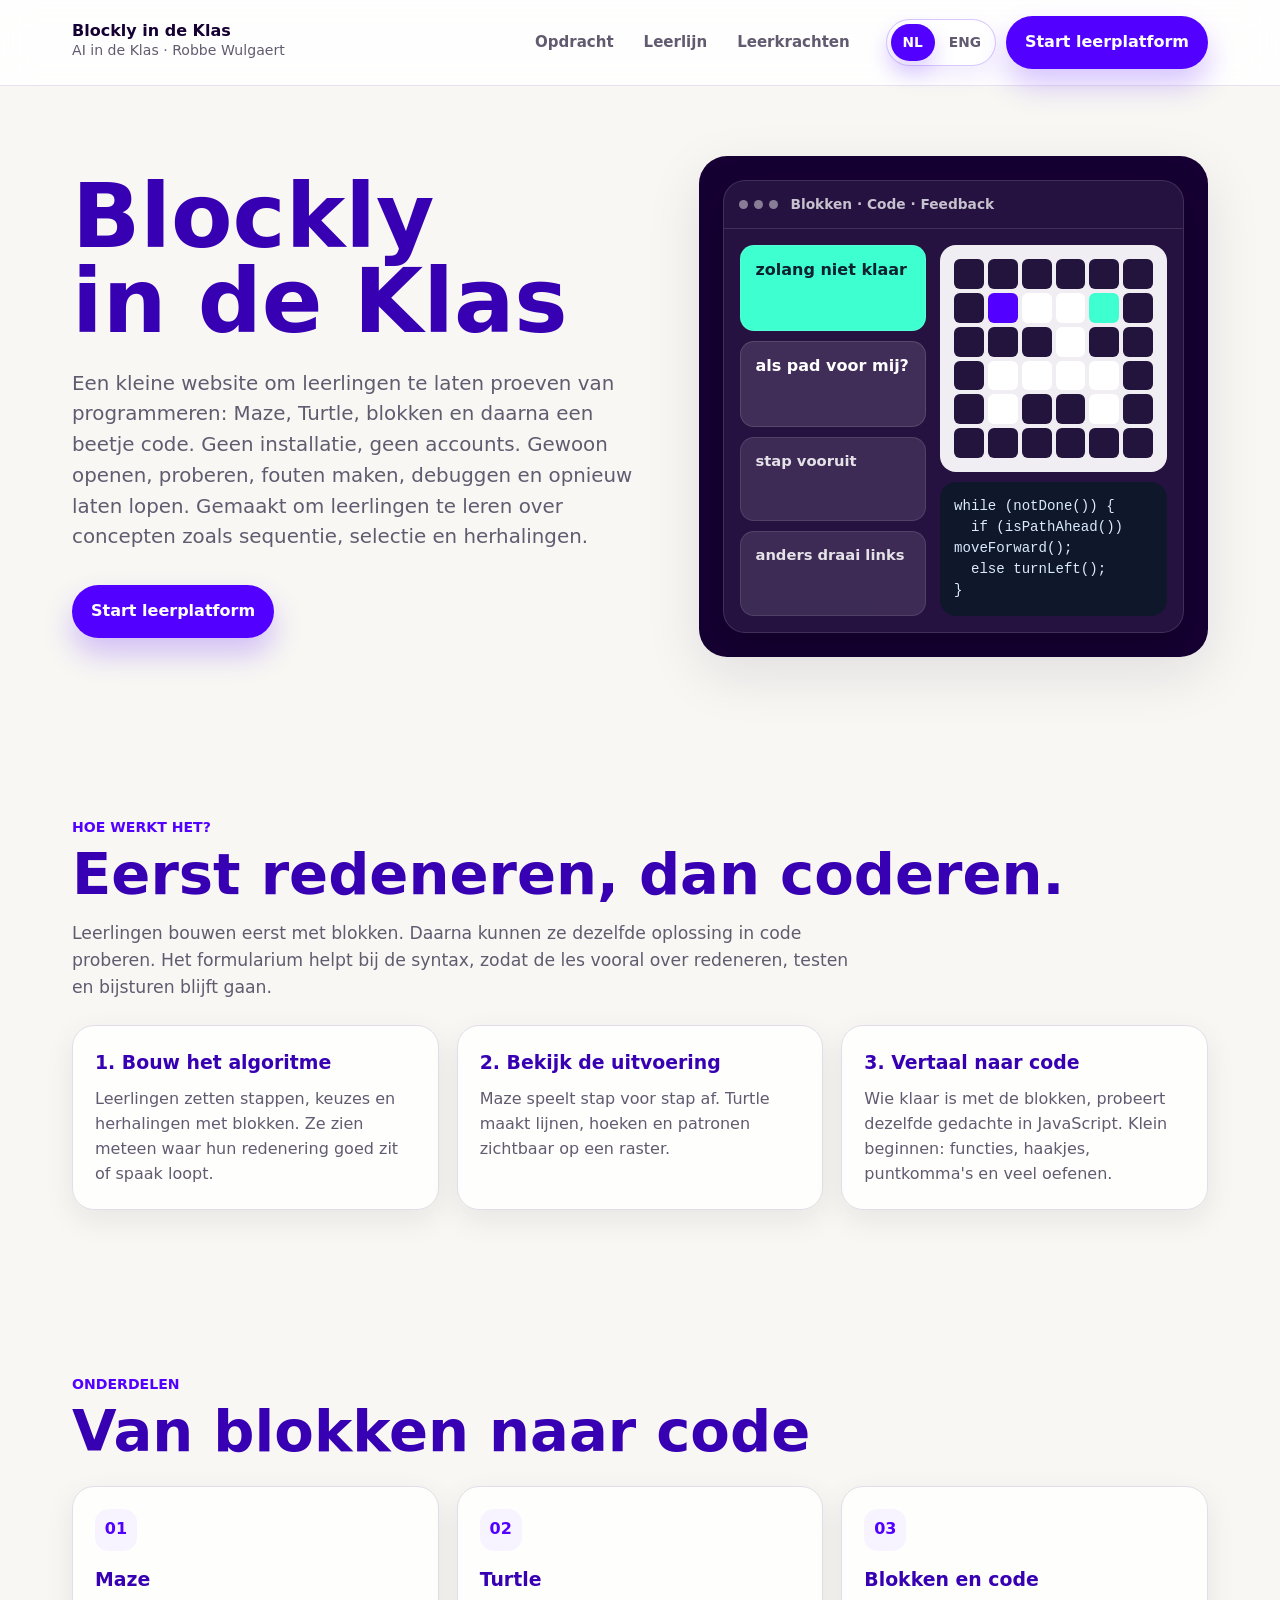
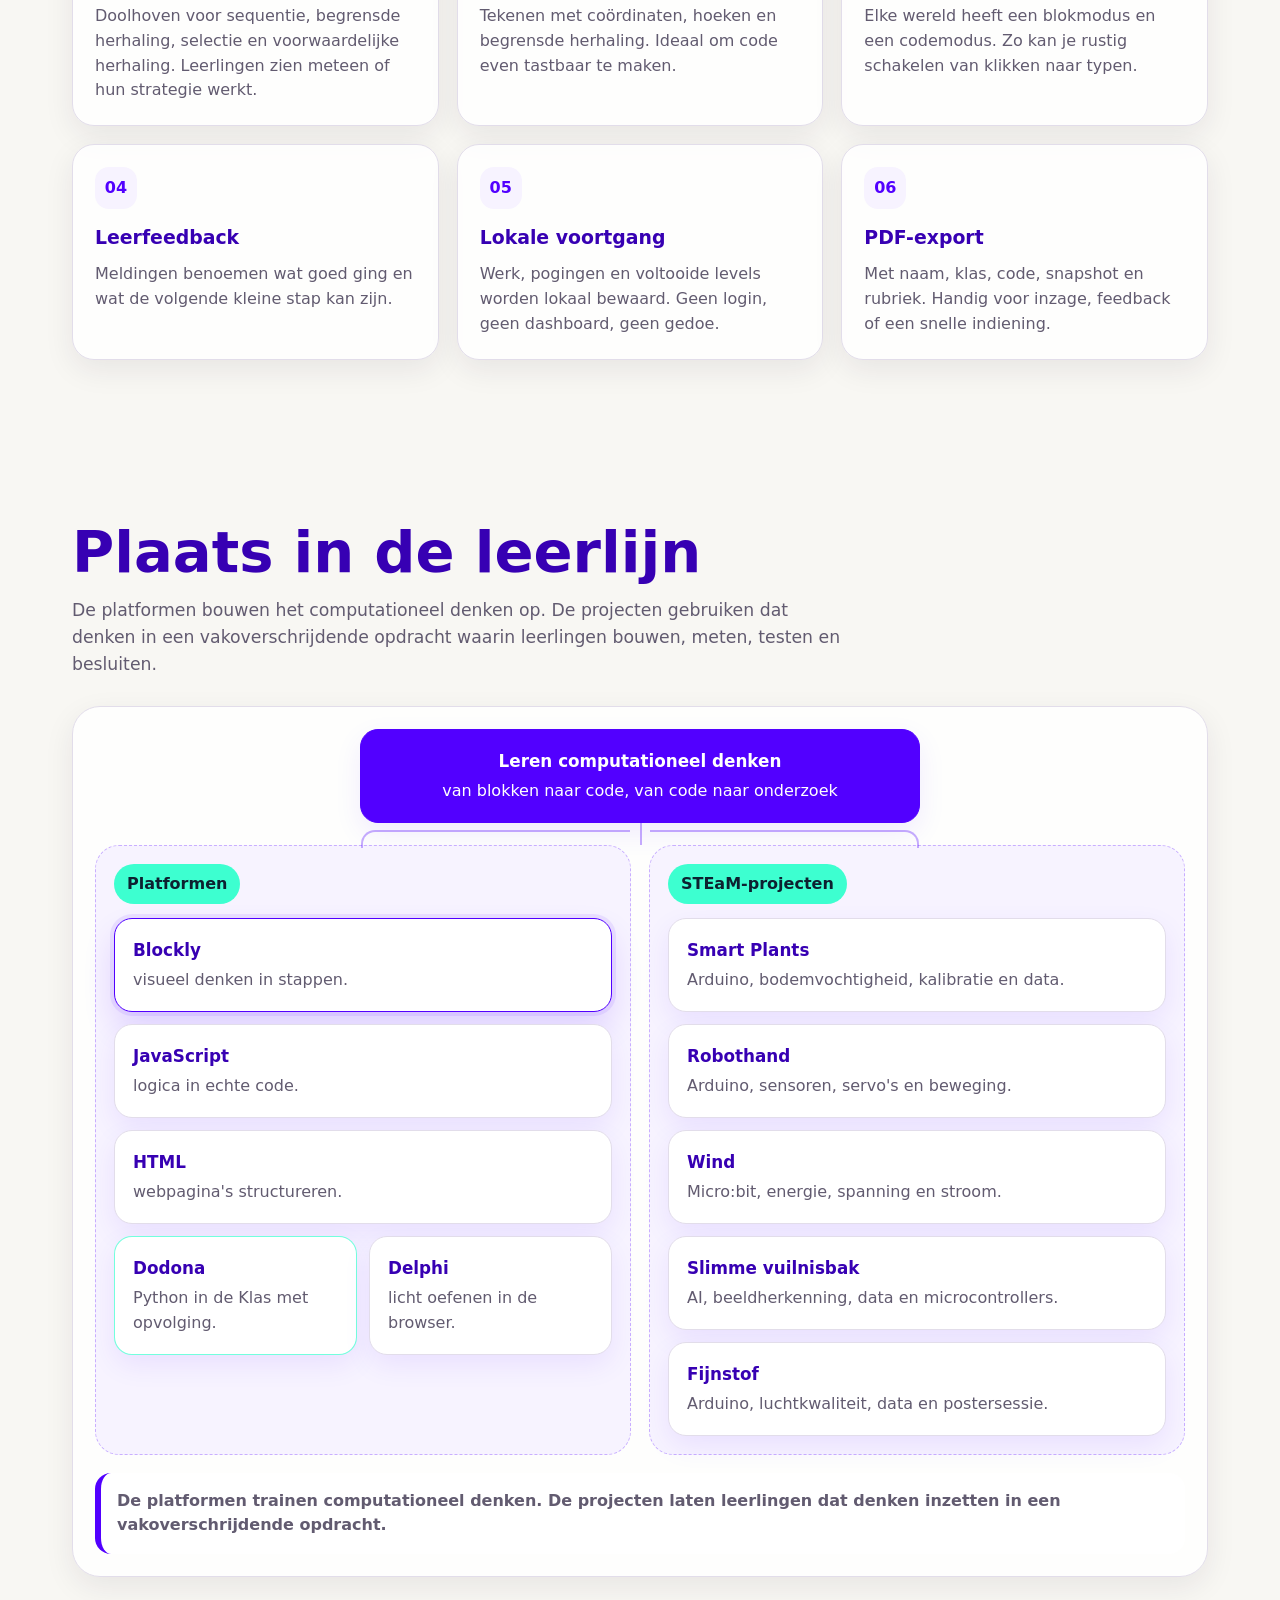
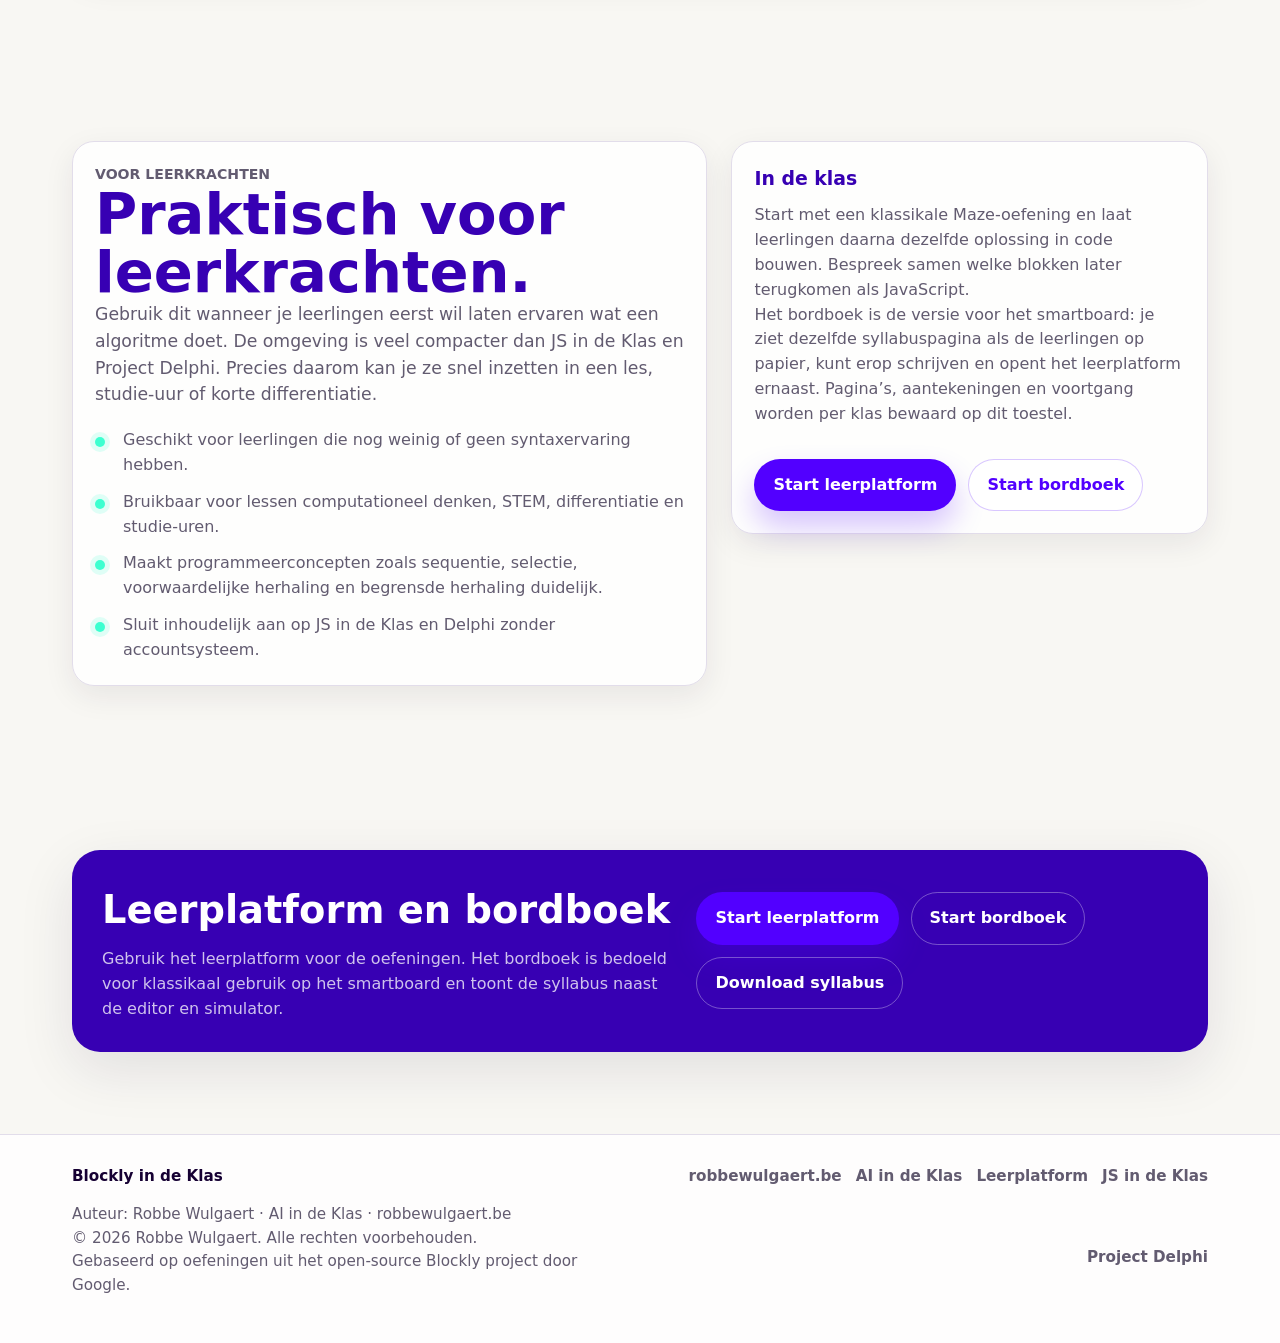
==== commit 540d330d: "Updating license and pen actions" ====
--- a/index.html
+++ b/index.html
@@ -1,7 +1,9 @@
 <!--
   Blockly in de Klas - landing page
-  Copyright (c) 2026 Robbe Wulgaert
-  Citeer/vermeld als: Robbe Wulgaert, AI in de Klas, robbewulgaert.be
+  © 2026 Robbe Wulgaert, AI in de Klas, robbewulgaert.be. Alle rechten voorbehouden.
+  Gebruik in eigen klas of eigen onderwijscontext is toegelaten mits duidelijke en expliciete naamsvermelding:
+  Robbe Wulgaert, AI in de Klas, robbewulgaert.be
+  Gebaseerd op oefeningen uit het open-source Blockly project door Google.
 -->
 <!doctype html>
 <html lang="nl-BE">
@@ -15,19 +17,7 @@
   />
   <meta name="author" content="Robbe Wulgaert, AI in de Klas, robbewulgaert.be" />
   <meta name="copyright" content="Copyright (c) 2026 Robbe Wulgaert" />
-  <meta name="robots" content="index, follow" />
-  <link rel="canonical" href="https://robbew.github.io/Blockly/" />
-  <meta property="og:type" content="website" />
-  <meta property="og:locale" content="nl_BE" />
-  <meta property="og:site_name" content="AI in de Klas" />
-  <meta property="og:title" content="Blockly in de Klas" />
-  <meta property="og:description" content="Oefen computationeel denken met Maze, Turtle, blokken en code, rechtstreeks in de browser." />
-  <meta property="og:url" content="https://robbew.github.io/Blockly/" />
-  <meta property="og:image" content="https://robbew.github.io/Blockly/media/Screenshot%202026-05-16%20134705.png" />
-  <meta name="twitter:card" content="summary_large_image" />
-  <meta name="twitter:title" content="Blockly in de Klas" />
-  <meta name="twitter:description" content="Oefen computationeel denken met Maze, Turtle, blokken en code, rechtstreeks in de browser." />
-  <meta name="twitter:image" content="https://robbew.github.io/Blockly/media/Screenshot%202026-05-16%20134705.png" />
+  <link rel="icon" type="image/png" href="favicon.png" />
 
   <style>
     :root {
@@ -419,37 +409,6 @@
       grid-template-columns: repeat(3, minmax(0, 1fr));
       gap: 18px;
     }
-
-    .privacy-license-list { display: grid; gap: 14px; margin-top: 28px; }
-    .privacy-license-details { margin: 0; }
-    .privacy-license-details summary {
-      display: flex;
-      align-items: center;
-      justify-content: space-between;
-      gap: 16px;
-      color: var(--brand);
-      cursor: pointer;
-      font-size: 1.12rem;
-      font-weight: 900;
-      list-style: none;
-    }
-    .privacy-license-details summary::-webkit-details-marker { display: none; }
-    .privacy-license-details summary::after {
-      content: "+";
-      display: grid;
-      place-items: center;
-      flex: 0 0 32px;
-      width: 32px;
-      height: 32px;
-      border-radius: 999px;
-      background: var(--soft);
-      color: var(--brand);
-      font-size: 1.35rem;
-      line-height: 1;
-    }
-    .privacy-license-details[open] summary::after { content: "−"; }
-    .privacy-license-content { margin-top: 16px; padding-top: 16px; border-top: 1px solid var(--line); }
-    .privacy-license-content p + p { margin-top: 12px; }
 
     .card,
     .path-card,
@@ -1019,7 +978,7 @@
                 </a>
                 <a class="tree-node" href="https://robbew.github.io/delphi/" target="_blank" rel="noopener">
                   <strong>Delphi</strong>
-                  <span>Python oefenen in de browser.</span>
+                  <span>licht oefenen in de browser.</span>
                 </a>
               </div>
             </div>
@@ -1108,26 +1067,6 @@
         </div>
       </div>
     </section>
-
-    <section class="section" id="privacy-license" aria-labelledby="privacy-license-title">
-      <h2 class="section-title" id="privacy-license-title">Privacy en licentie</h2>
-      <div class="privacy-license-list">
-        <details class="feature-card privacy-license-details">
-          <summary>Privacy</summary>
-          <div class="privacy-license-content">
-            <p>Dit project gebruikt geen eigen analytics of advertentiecookies. Invoer, voortgang en resultaten worden in de browser verwerkt en kunnen lokaal op het toestel worden bewaard. Een download of export gebeurt alleen wanneer de gebruiker die zelf start. GitHub Pages registreert het IP-adres van bezoekers voor beveiligingsdoeleinden; externe diensten vallen onder het privacybeleid van hun aanbieder.</p>
-            <p><a href="https://docs.github.com/en/pages/getting-started-with-github-pages/what-is-github-pages#data-collection">Lees hoe GitHub Pages technische bezoekgegevens verwerkt.</a></p>
-          </div>
-        </details>
-        <details class="feature-card privacy-license-details">
-          <summary>Licentie</summary>
-          <div class="privacy-license-content">
-            <p>Het oorspronkelijke projectmateriaal van Robbe Wulgaert mag gratis worden gebruikt, gekopieerd en aangepast voor onderwijs, op voorwaarde dat “Robbe Wulgaert – AI in de Klas” duidelijk zichtbaar wordt vermeld, bij voorkeur met een link naar het oorspronkelijke project. Commerciële verkoop, betaalde verspreiding, sublicentiëring of herverpakking als commercieel product is niet toegestaan zonder voorafgaande schriftelijke toestemming. Componenten van derden blijven onder hun eigen licenties vallen.</p>
-            <p><a href="LICENSE.md">Lees de volledige licentievoorwaarden.</a></p>
-          </div>
-        </details>
-      </div>
-    </section>
   </main>
 
   <footer class="site-footer">
@@ -1136,12 +1075,11 @@
         <div class="footer-title">Blockly in de Klas</div>
         <p>
           Auteur: Robbe Wulgaert · AI in de Klas · robbewulgaert.be<br>
-          © 2026 Robbe Wulgaert. Educatief gebruik met naamsvermelding; geen commerciële verspreiding.<br>
+          © 2026 Robbe Wulgaert. Alle rechten voorbehouden.<br>
           Gebaseerd op oefeningen uit het open-source Blockly project door Google.
         </p>
       </div>
       <div class="footer-links" aria-label="Footerlinks">
-        <a href="#privacy-license">Privacy en licentie</a>
         <a href="https://www.robbewulgaert.be">robbewulgaert.be</a>
         <a href="https://www.aiindeklas.be">AI in de Klas</a>
         <a href="platform.html">Leerplatform</a>
@@ -1189,13 +1127,6 @@
 (() => {
   const LANGUAGE_KEY = "aiindeklas:index-language";
   const TRANSLATIONS = {
-  "Privacy en licentie": "Privacy and licence",
-  "Dit project gebruikt geen eigen analytics of advertentiecookies. Invoer, voortgang en resultaten worden in de browser verwerkt en kunnen lokaal op het toestel worden bewaard. Een download of export gebeurt alleen wanneer de gebruiker die zelf start. GitHub Pages registreert het IP-adres van bezoekers voor beveiligingsdoeleinden; externe diensten vallen onder het privacybeleid van hun aanbieder.": "This project does not use its own analytics or advertising cookies. Input, progress and results are processed in the browser and may be stored locally on the device. A download or export occurs only when the user initiates it. GitHub Pages logs visitors’ IP addresses for security purposes; external services are governed by their provider’s privacy policy.",
-  "Lees hoe GitHub Pages technische bezoekgegevens verwerkt.": "Read how GitHub Pages processes technical visitor data.",
-  "Educatief gebruik met naamsvermelding": "Educational use with attribution",
-  "Het oorspronkelijke projectmateriaal van Robbe Wulgaert mag gratis worden gebruikt, gekopieerd en aangepast voor onderwijs, op voorwaarde dat “Robbe Wulgaert – AI in de Klas” duidelijk zichtbaar wordt vermeld, bij voorkeur met een link naar het oorspronkelijke project. Commerciële verkoop, betaalde verspreiding, sublicentiëring of herverpakking als commercieel product is niet toegestaan zonder voorafgaande schriftelijke toestemming. Componenten van derden blijven onder hun eigen licenties vallen.": "Original project material by Robbe Wulgaert may be used, copied and adapted free of charge for education, provided that ‘Robbe Wulgaert – AI in de Klas’ is clearly displayed, preferably with a link to the original project. Commercial sale, paid distribution, sublicensing or repackaging as a commercial product is not permitted without prior written permission. Third-party components remain subject to their own licences.",
-  "Lees de volledige licentievoorwaarden.": "Read the full licence terms.",
-  "© 2026 Robbe Wulgaert. Educatief gebruik met naamsvermelding; geen commerciële verspreiding.": "© 2026 Robbe Wulgaert. Educational use with attribution; no commercial distribution.",
   "Spring naar inhoud": "Skip to content",
   "Spring naar hoofdinhoud": "Skip to main content",
   "Hoofdnavigatie": "Main navigation",
@@ -1250,19 +1181,22 @@
   "logica in echte code.": "logic in real code.",
   "webpagina's structureren.": "structuring webpages.",
   "Python in de Klas met opvolging.": "Python in the Classroom with tracking.",
-  "Python oefenen in de browser.": "Practice Python in the browser.",
+  "licht oefenen in de browser.": "lightweight practice in the browser.",
   "Arduino, bodemvochtigheid, kalibratie en data.": "Arduino, soil moisture, calibration and data.",
   "Arduino, sensoren, servo's en beweging.": "Arduino, sensors, servos and movement.",
   "Micro:bit, energie, spanning en stroom.": "Micro:bit, energy, voltage and current.",
   "AI, beeldherkenning, data en microcontrollers.": "AI, image recognition, data and microcontrollers.",
   "Arduino, luchtkwaliteit, data en postersessie.": "Arduino, air quality, data and poster session.",
   "De platformen trainen computationeel denken. De projecten laten leerlingen dat denken inzetten in een vakoverschrijdende opdracht.": "The platforms train computational thinking. The projects let students apply that thinking in a cross-curricular assignment.",
+  "Geen accounts, geen serveropslag.": "No accounts, no server storage.",
+  "Privacyvriendelijk": "Privacy-friendly",
   "Geen installatie of leerlingenaccount.": "No installation or student account.",
   "Lokale bibliotheken voor grafieken en PDF-export.": "Local libraries for charts and PDF export.",
   "Geschikt voor GitHub Pages.": "Suitable for GitHub Pages.",
   "robbewulgaert.be": "robbewulgaert.be",
   "AI in de Klas": "AI in de Klas",
   "Auteur: Robbe Wulgaert · AI in de Klas · robbewulgaert.be": "Author: Robbe Wulgaert · AI in de Klas · robbewulgaert.be",
+  "© 2026 Robbe Wulgaert. Alle rechten voorbehouden.": "© 2026 Robbe Wulgaert. All rights reserved.",
   "Auteur: Robbe Wulgaert · AI in de Klas · robbewulgaert.be · © 2026 Robbe Wulgaert.": "Author: Robbe Wulgaert · AI in de Klas · robbewulgaert.be · © 2026 Robbe Wulgaert.",
   "Robbe Wulgaert, AI in de Klas, robbewulgaert.be": "Robbe Wulgaert, AI in de Klas, robbewulgaert.be",
   "Licentie": "License",
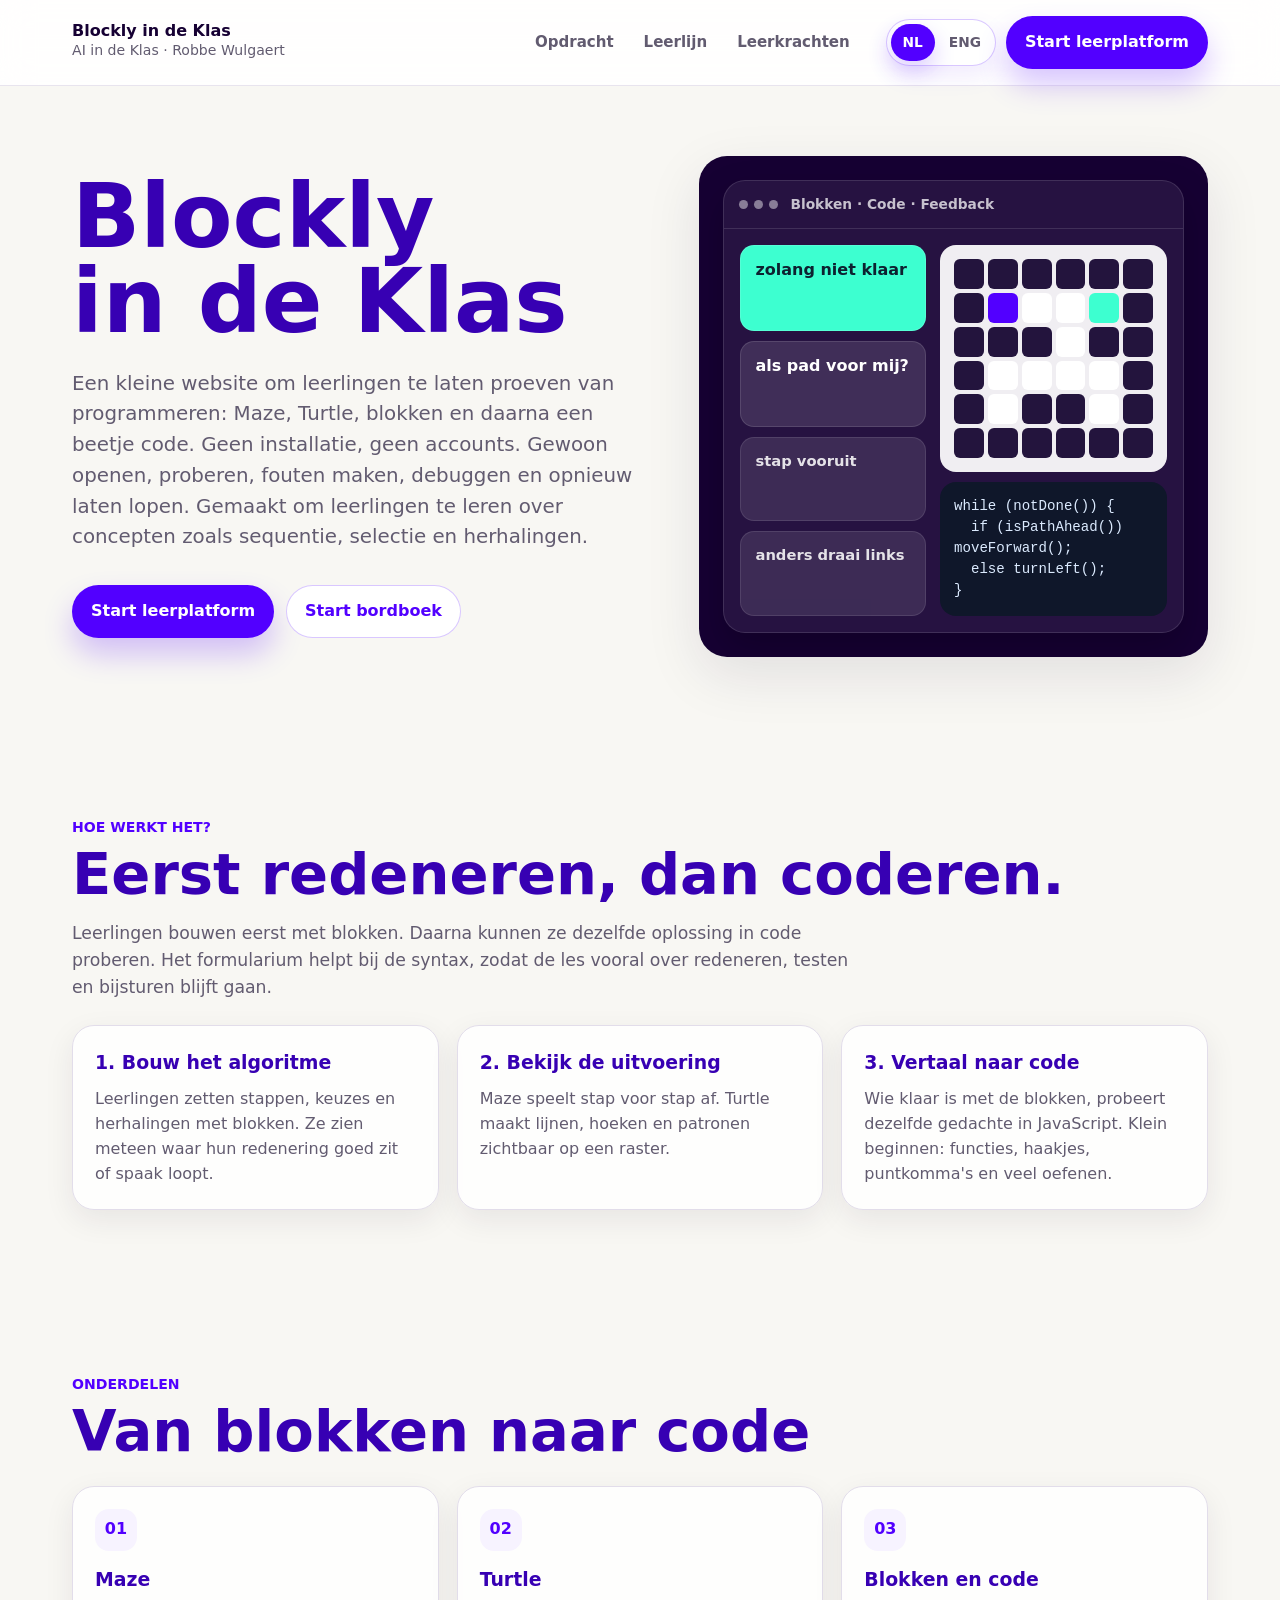
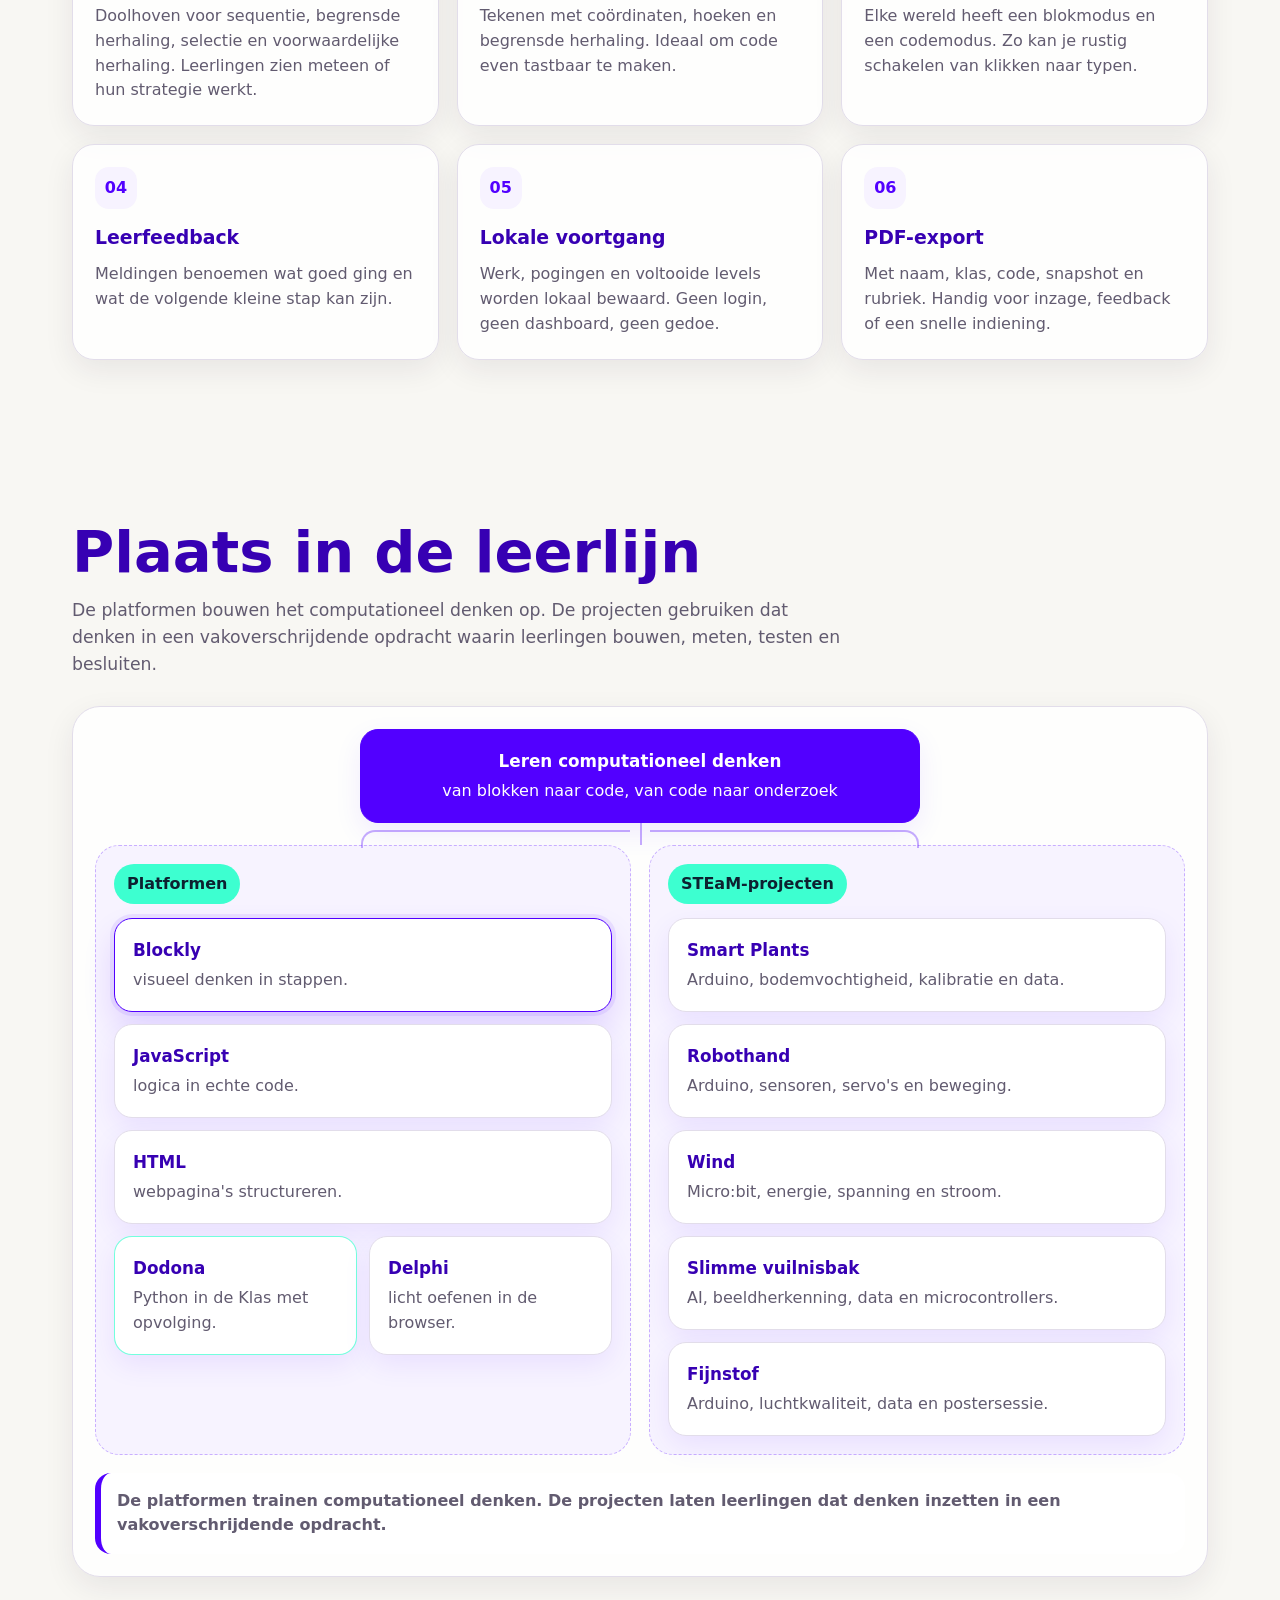
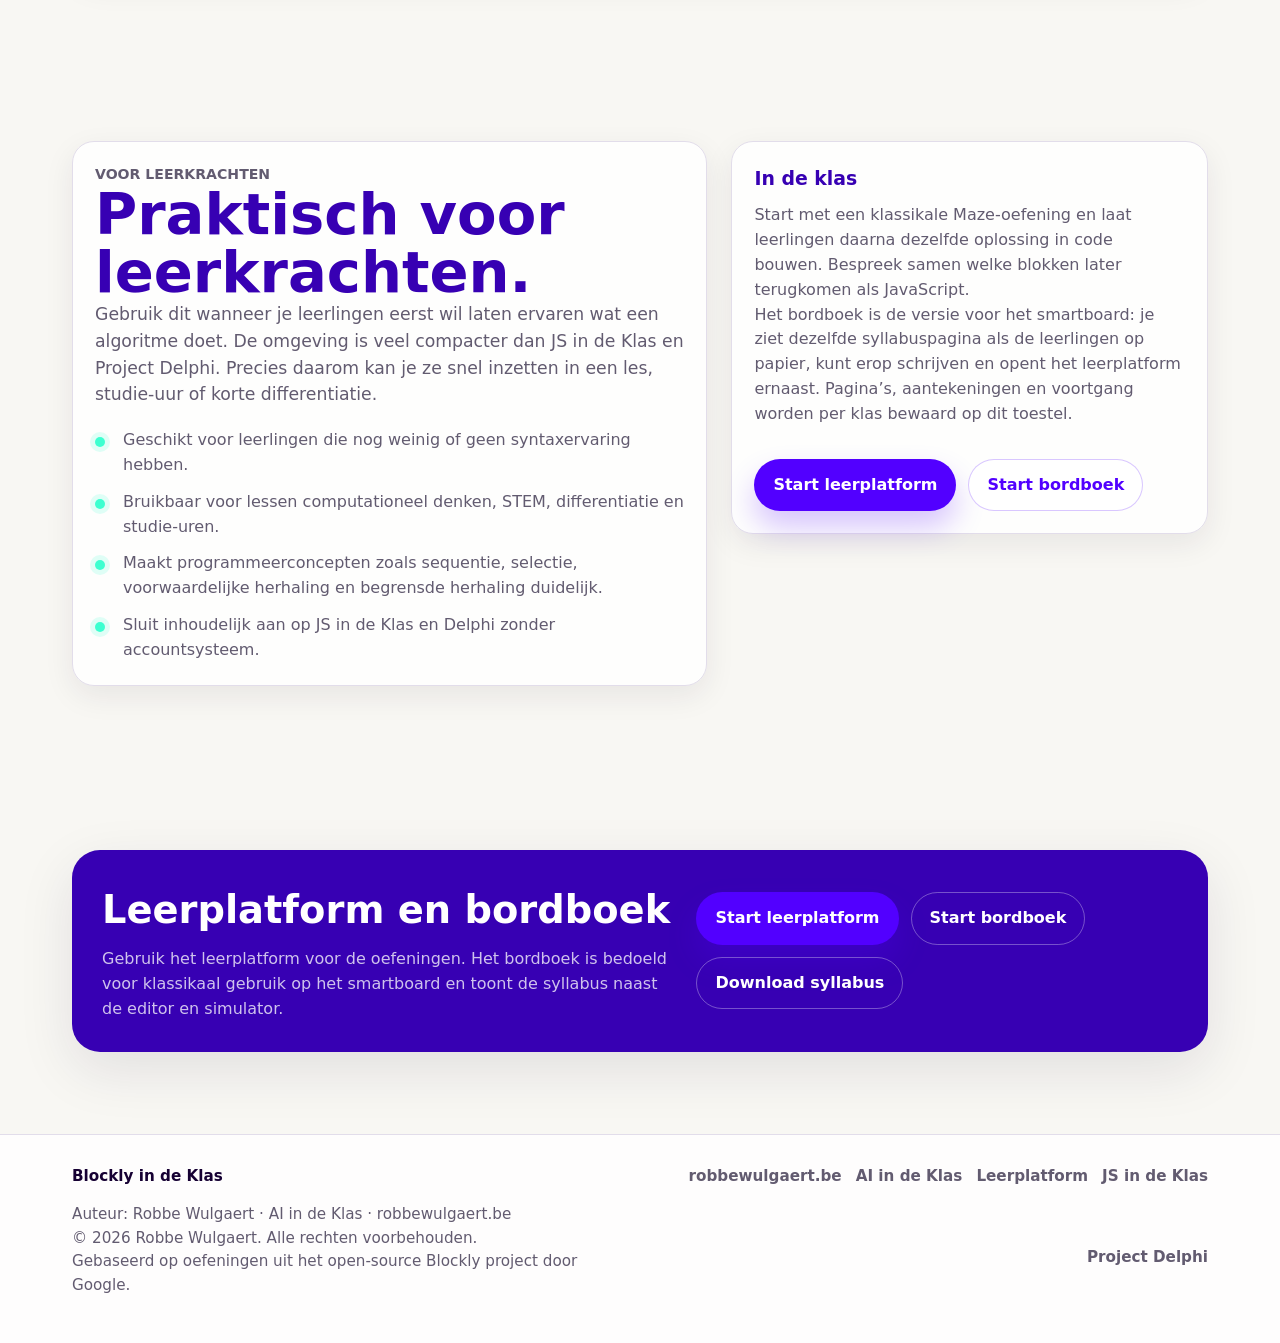
==== commit 18c048e7: "Fix scaling and res issue." ====
--- a/index.html
+++ b/index.html
@@ -841,6 +841,7 @@
         </p>
         <div class="hero-actions">
           <a class="btn btn-primary" href="platform.html">Start leerplatform</a>
+          <a class="btn btn-secondary" href="teacher.html">Start bordboek</a>
         </div>
       </div>
 
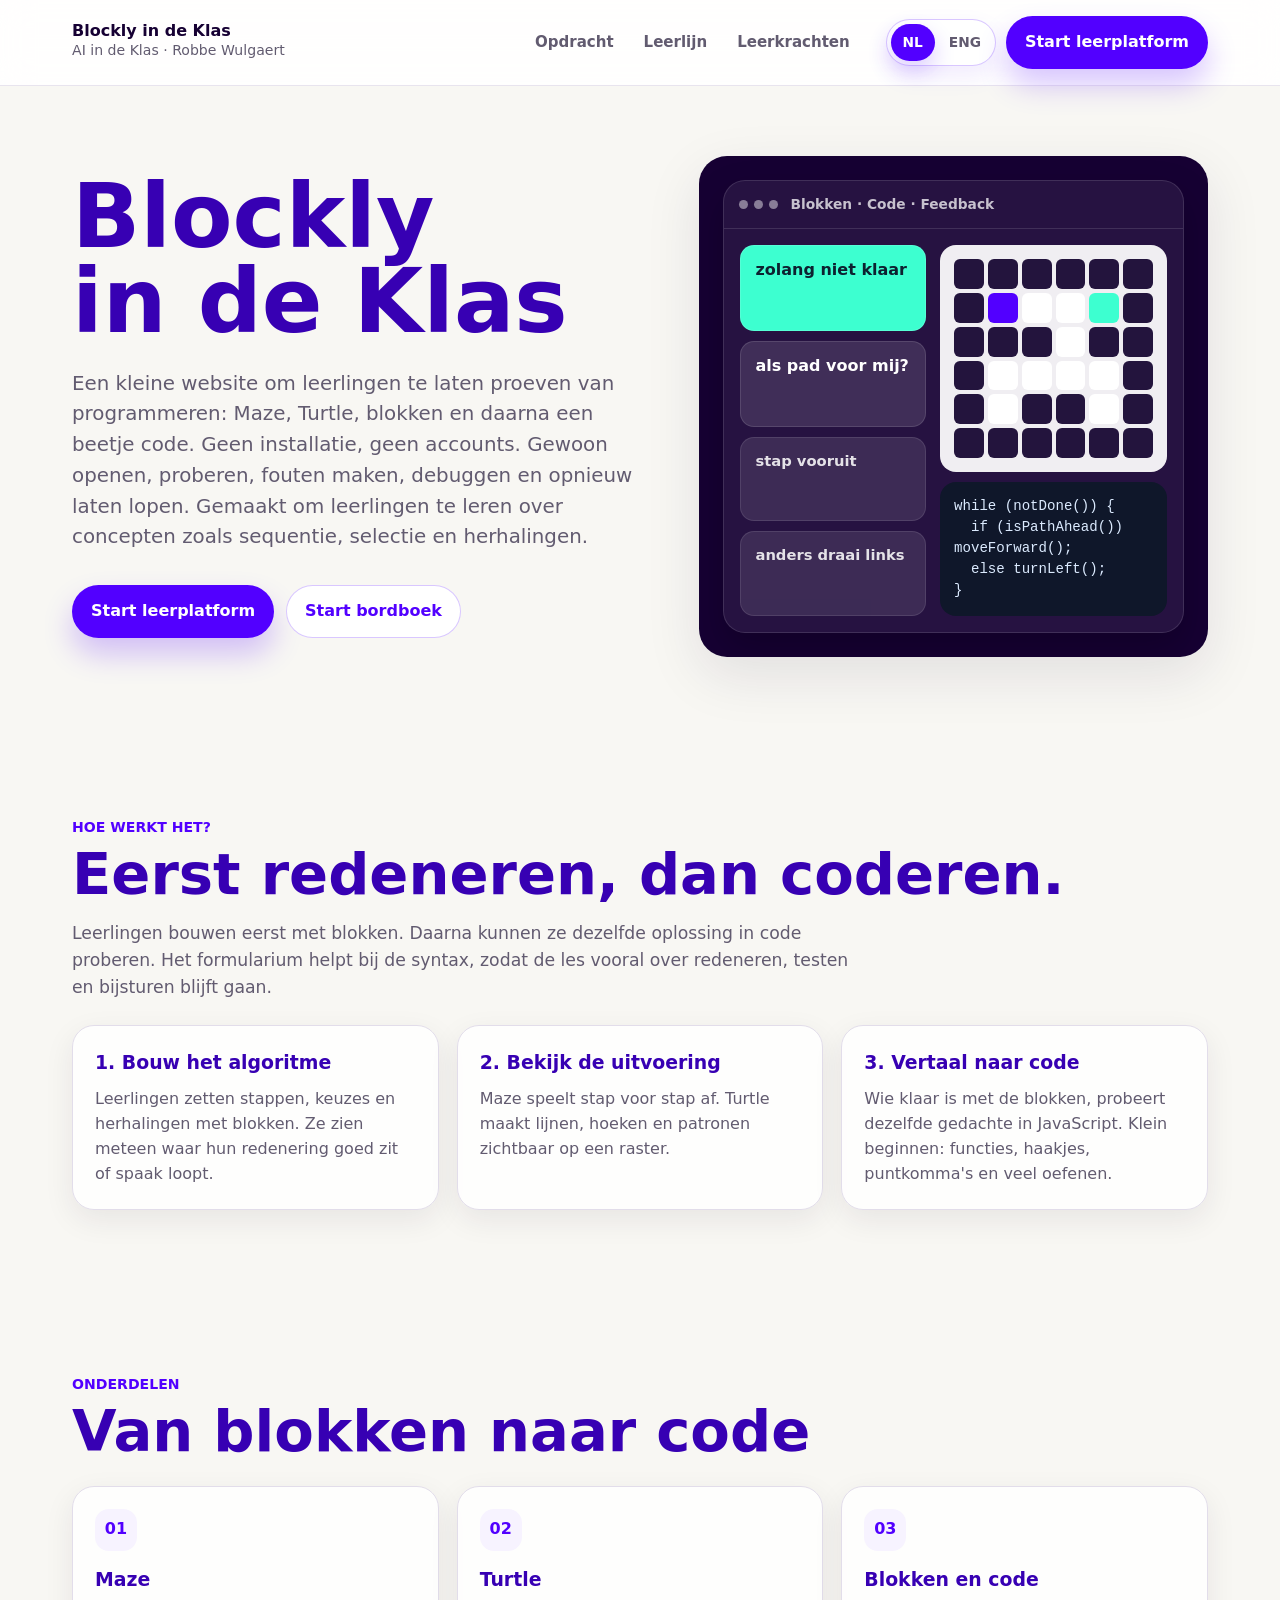
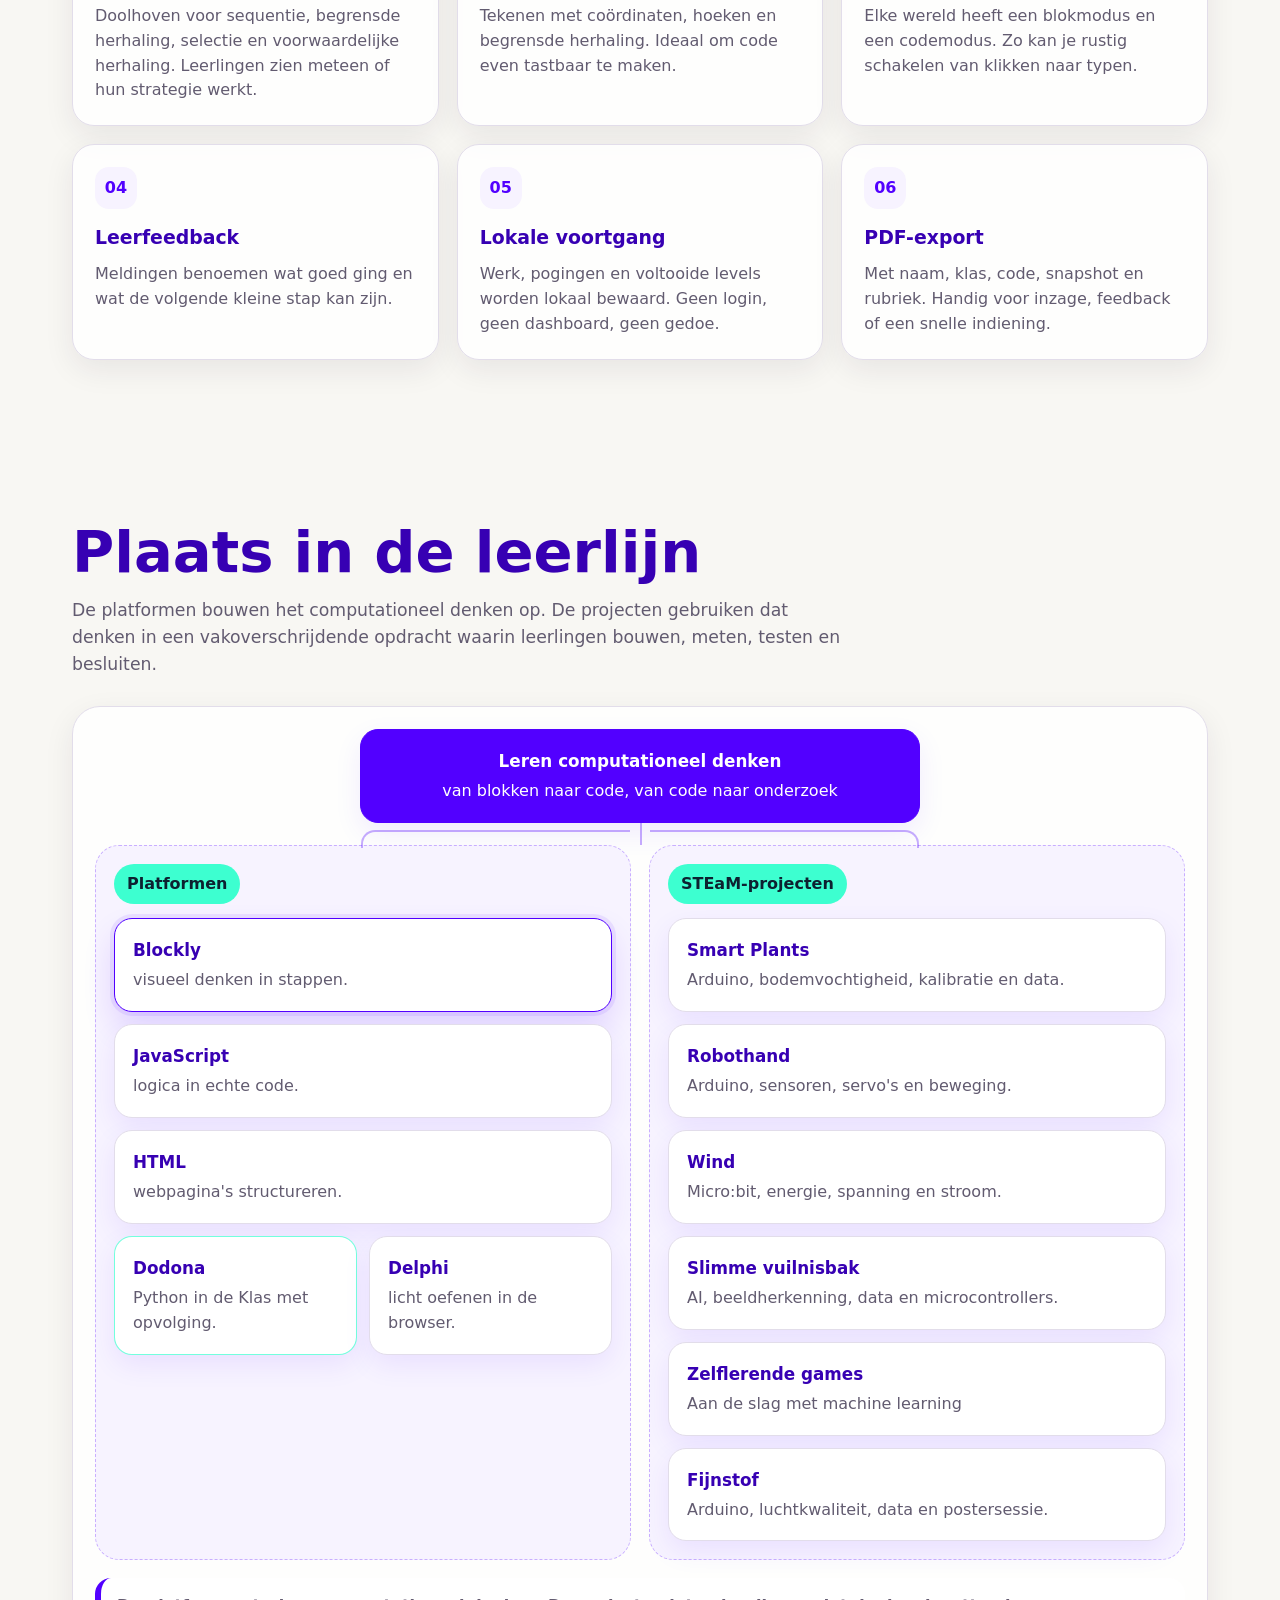
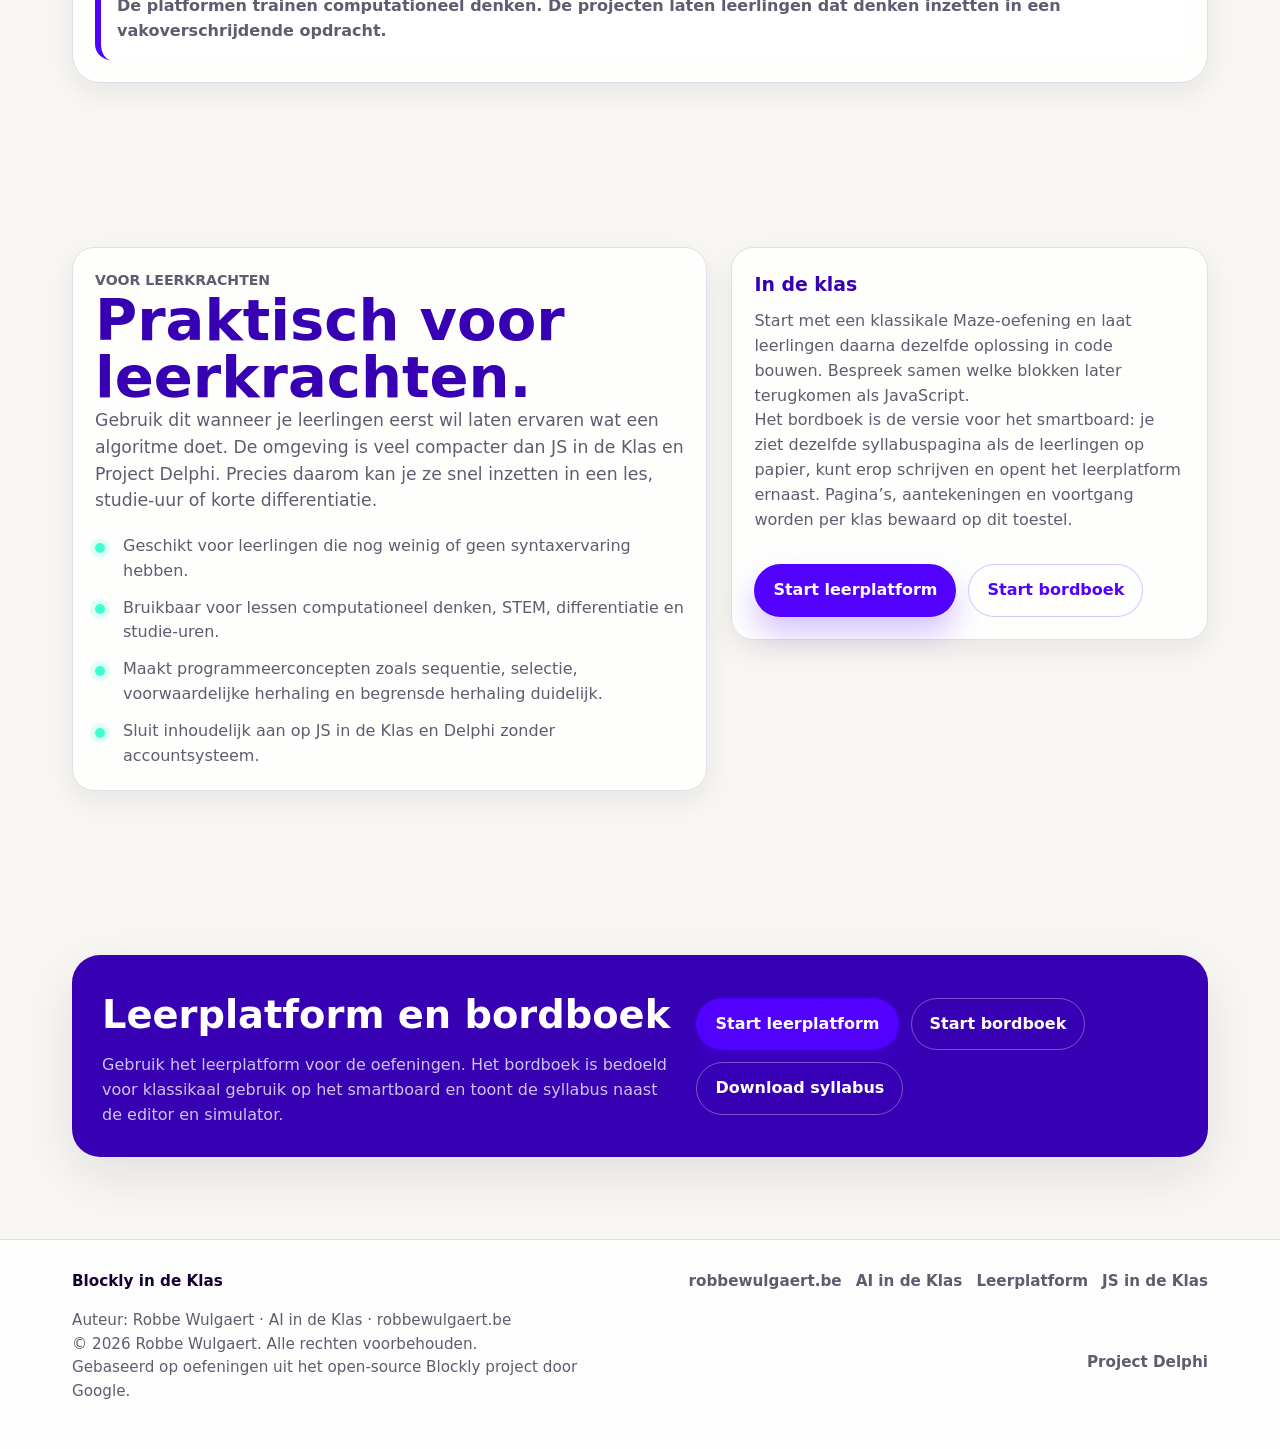
==== commit 4d089510: "Updating landing page." ====
--- a/index.html
+++ b/index.html
@@ -17,7 +17,7 @@
   />
   <meta name="author" content="Robbe Wulgaert, AI in de Klas, robbewulgaert.be" />
   <meta name="copyright" content="Copyright (c) 2026 Robbe Wulgaert" />
-  <link rel="icon" type="image/png" href="favicon.png" />
+  <link rel="icon" type="image/png" sizes="64x64" href="./favicon.png?v=20260903-2" />
 
   <style>
     :root {
@@ -1003,6 +1003,10 @@
                 <strong>Slimme vuilnisbak</strong>
                 <span>AI, beeldherkenning, data en microcontrollers.</span>
               </a>
+              <a class="tree-node" href="https://robbew.github.io/aiindeklas/zelflerende-games/" target="_blank" rel="noopener">
+                <strong>Zelflerende games</strong>
+                <span>Aan de slag met machine learning</span>
+              </a>
               <a class="tree-node" href="https://robbew.github.io/projectfijnstof/" target="_blank" rel="noopener">
                 <strong>Fijnstof</strong>
                 <span>Arduino, luchtkwaliteit, data en postersessie.</span>
@@ -1177,6 +1181,8 @@
   "Wind": "Wind",
   "Slimme vuilnisbak": "Smart bin",
   "Slimme Vuilnisbak": "Smart Bin",
+  "Zelflerende games": "Self-learning games",
+  "Aan de slag met machine learning": "Getting started with machine learning",
   "Fijnstof": "Particulate matter",
   "visueel denken in stappen.": "visual step-by-step thinking.",
   "logica in echte code.": "logic in real code.",
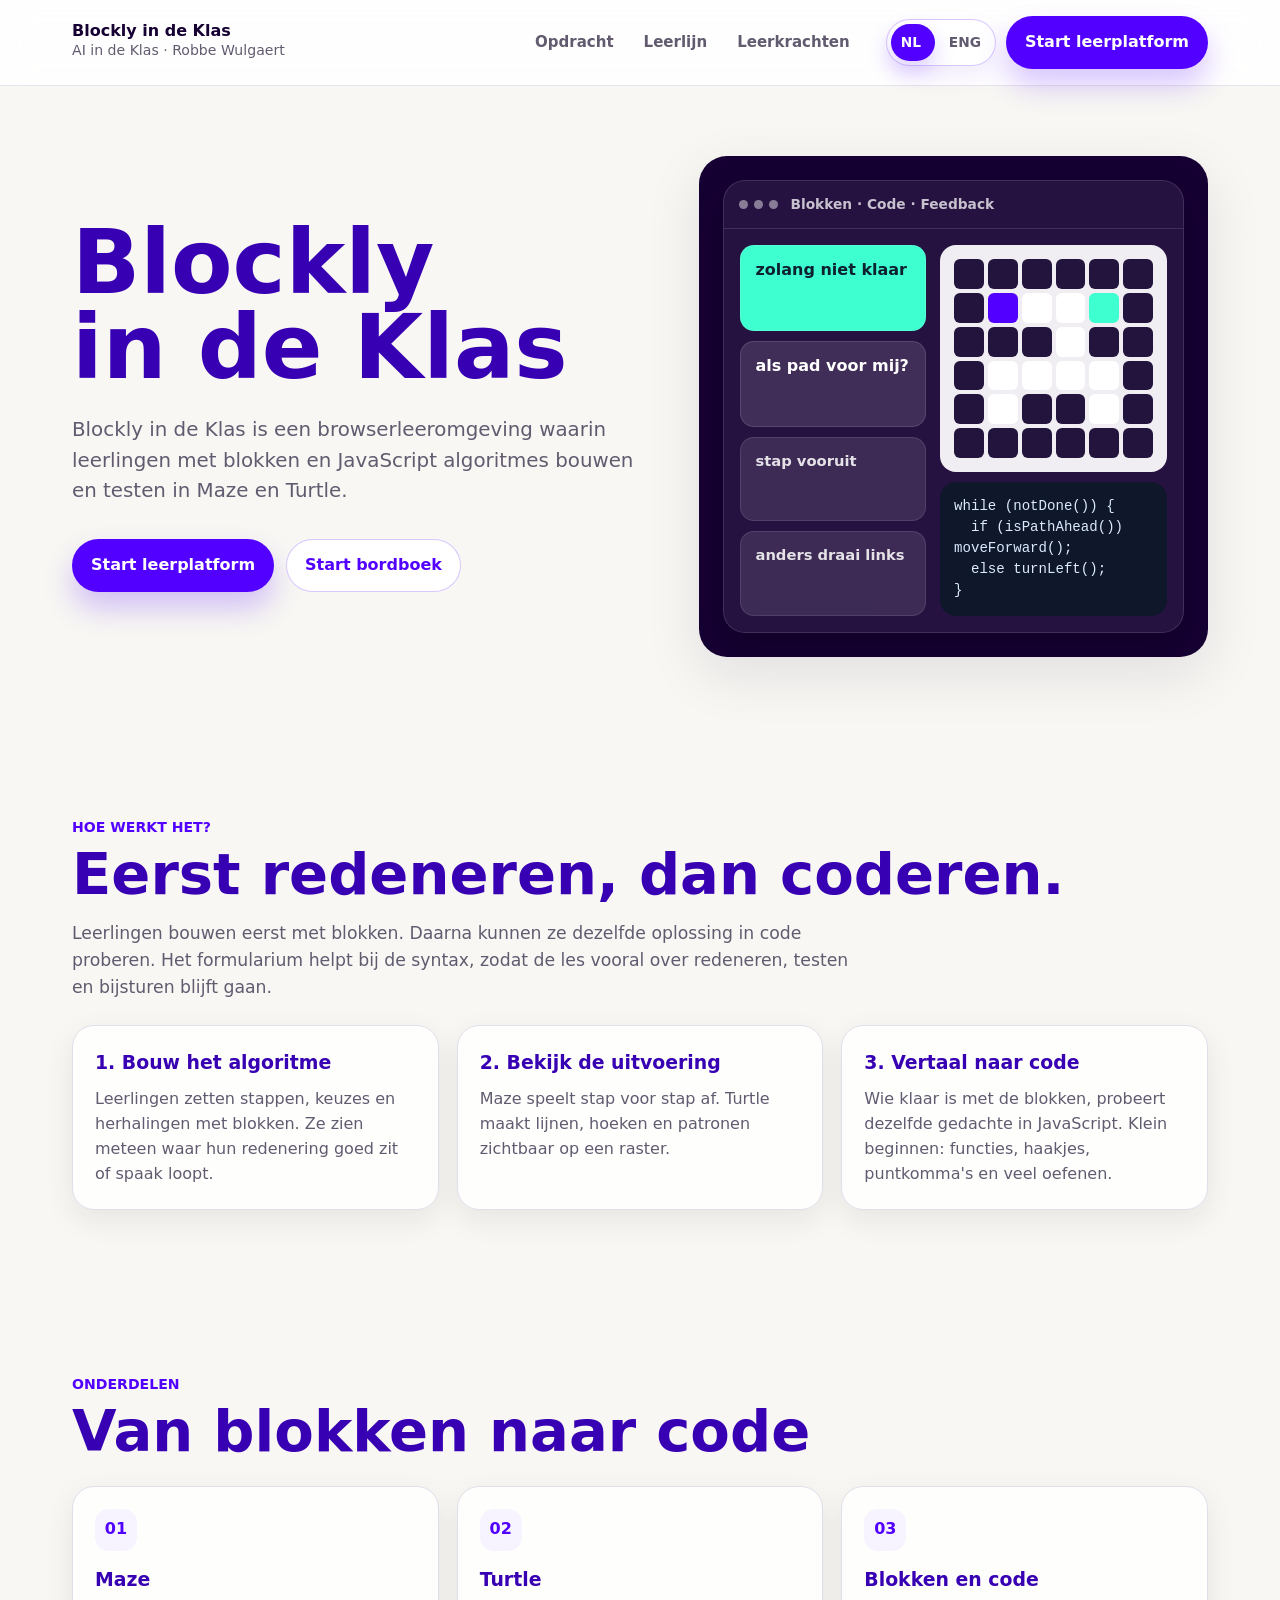
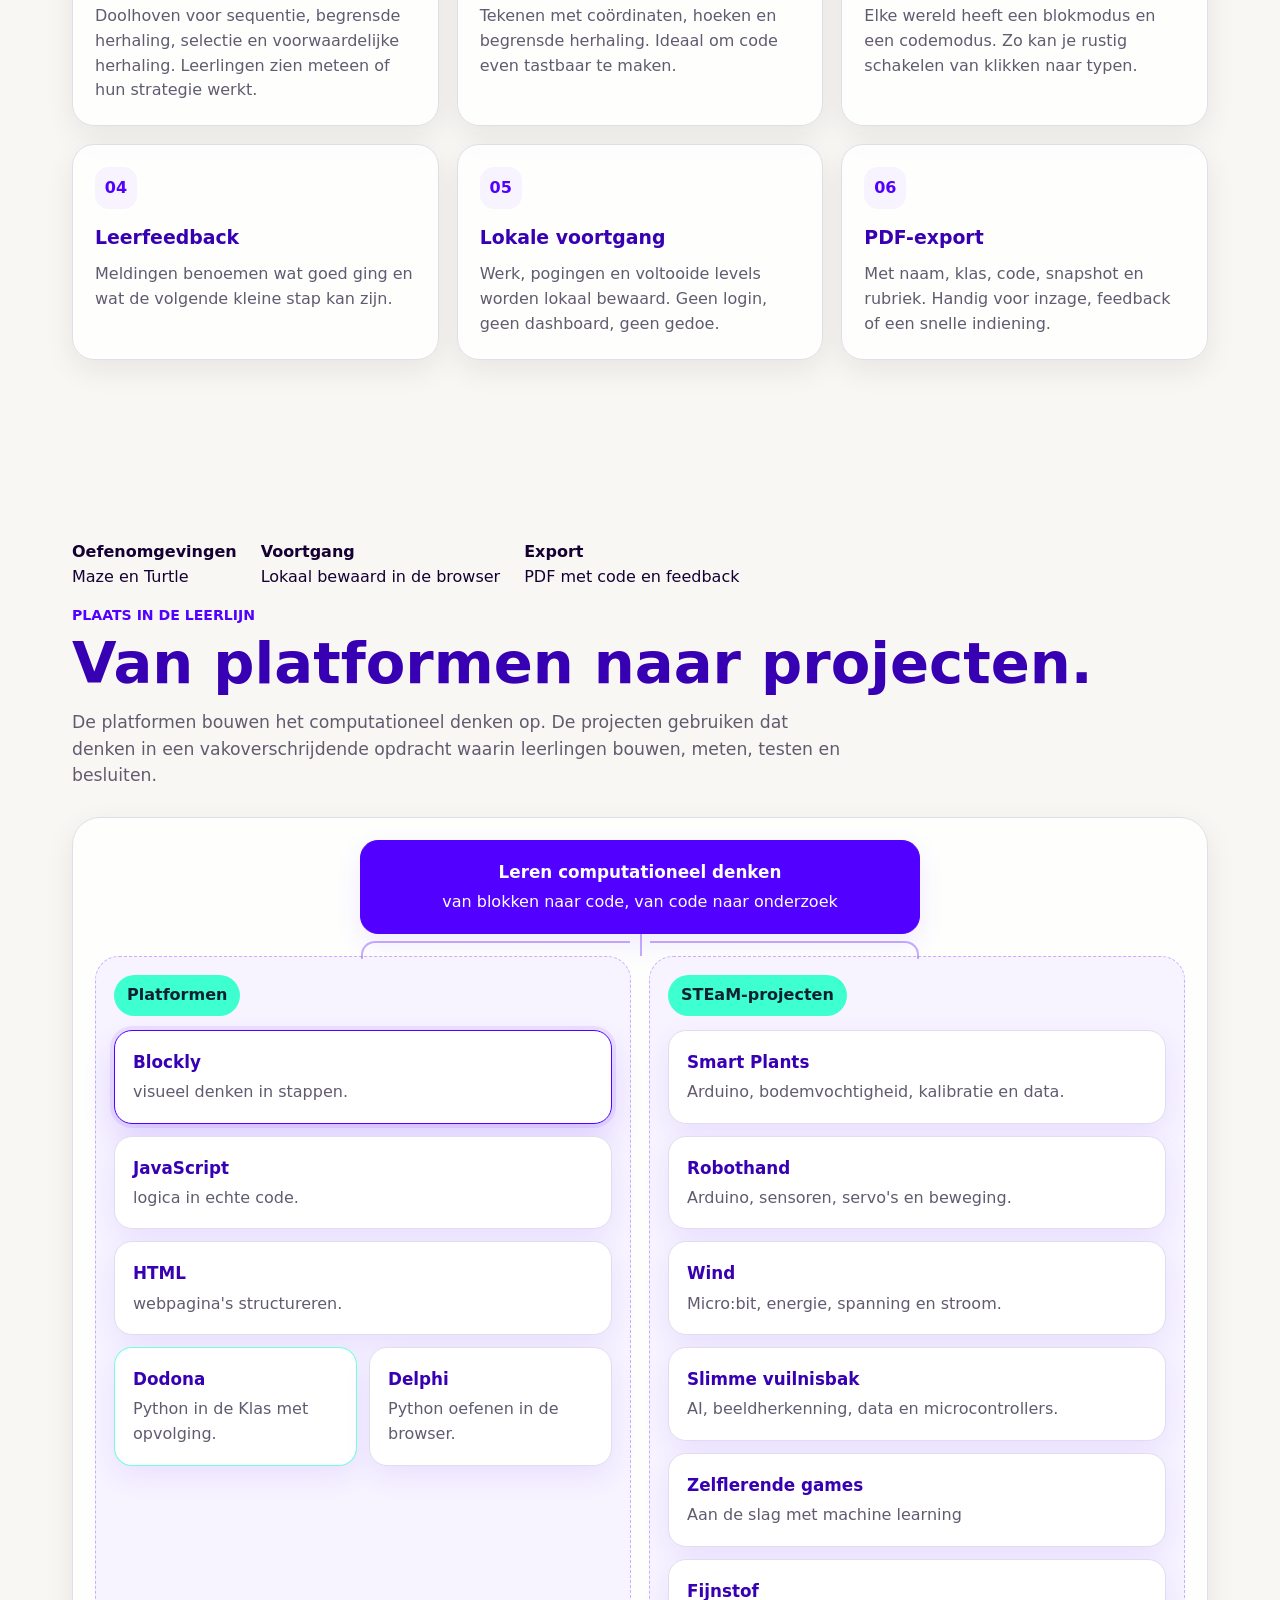
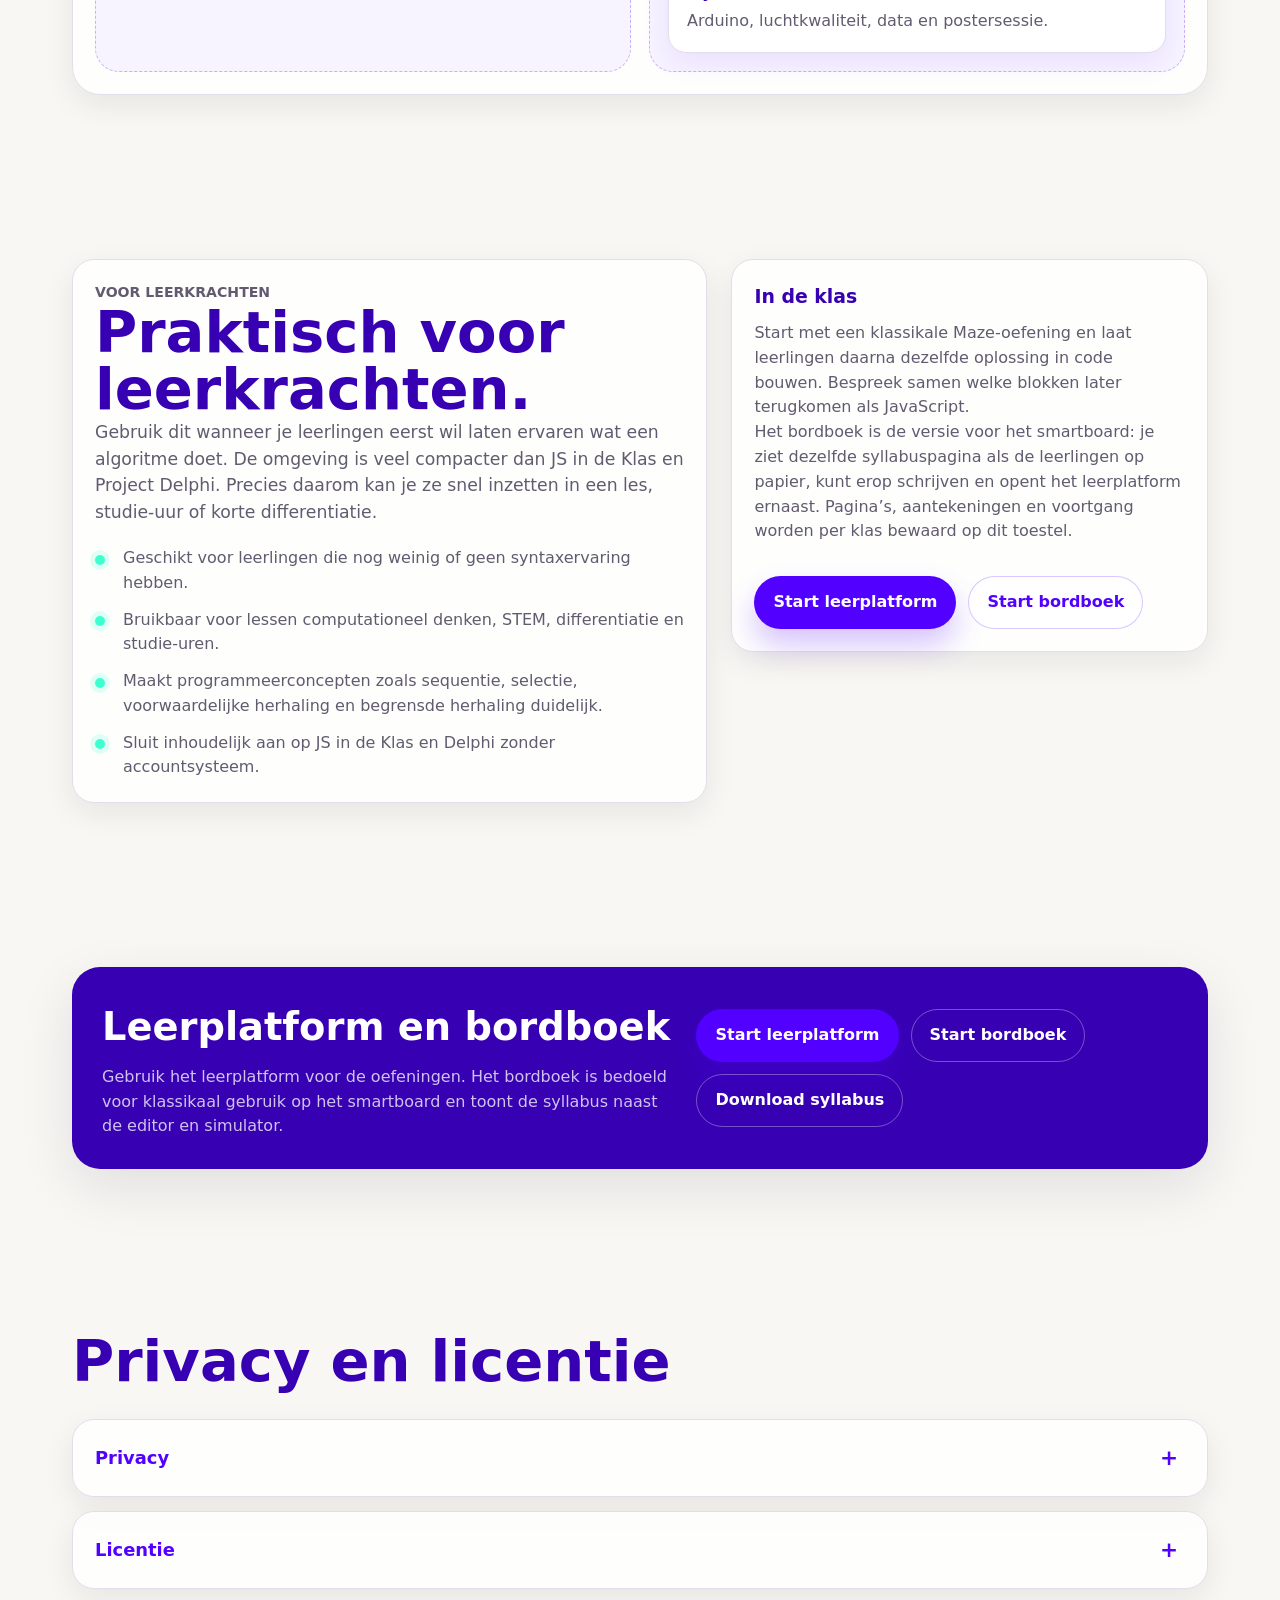
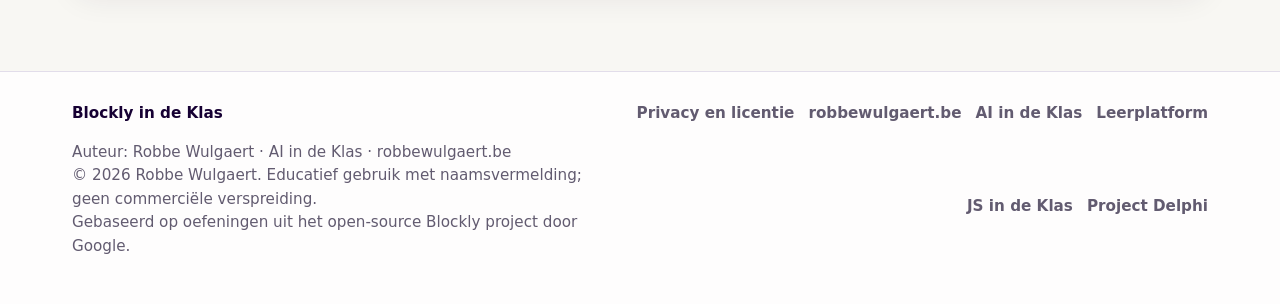
==== commit 3c8d61d8: "Updating landing page." ====
--- a/index.html
+++ b/index.html
@@ -10,16 +10,43 @@
 <head>
   <meta charset="utf-8" />
   <meta name="viewport" content="width=device-width, initial-scale=1" />
-  <title>Blockly in de Klas</title>
-  <meta
-    name="description"
-    content="Blockly in de Klas is een kleine browseromgeving om computationeel denken te oefenen met Maze, Turtle, blokken en code."
-  />
   <meta name="author" content="Robbe Wulgaert, AI in de Klas, robbewulgaert.be" />
   <meta name="copyright" content="Copyright (c) 2026 Robbe Wulgaert" />
-  <link rel="icon" type="image/png" sizes="64x64" href="./favicon.png?v=20260903-2" />
-
-  <style>
+  <!-- generated:favicon -->
+  <link rel="icon" type="image/png" sizes="64x64" href="./favicon.png?v=ff7968036640">
+  <link rel="shortcut icon" type="image/png" sizes="64x64" href="./favicon.png?v=ff7968036640">
+  <!-- /generated:favicon -->
+<style>
+    .privacy-license-list { display: grid; gap: 14px; margin-top: 28px; }
+    .privacy-license-details { margin: 0; }
+    .privacy-license-details summary {
+      display: flex;
+      align-items: center;
+      justify-content: space-between;
+      gap: 16px;
+      color: var(--brand);
+      cursor: pointer;
+      font-size: 1.12rem;
+      font-weight: 900;
+      list-style: none;
+    }
+    .privacy-license-details summary::-webkit-details-marker { display: none; }
+    .privacy-license-details summary::after {
+      content: "+";
+      display: grid;
+      place-items: center;
+      flex: 0 0 32px;
+      width: 32px;
+      height: 32px;
+      border-radius: 999px;
+      background: var(--brand-softer);
+      color: var(--brand);
+      font-size: 1.35rem;
+      line-height: 1;
+    }
+    .privacy-license-details[open] summary::after { content: "−"; }
+    .privacy-license-content { margin-top: 16px; padding-top: 16px; border-top: 1px solid var(--line); }
+    .privacy-license-content p + p { margin-top: 12px; }
     :root {
       --brand: #5200FF;
       --brand-dark: #3700B3;
@@ -250,7 +277,7 @@
       padding-bottom: 78px;
     }
 
-    .hero > * { animation: aiindeklas-soft-rise var(--motion-slow) var(--ease-out) both; }
+    .hero > * { min-width: 0; animation: aiindeklas-soft-rise var(--motion-slow) var(--ease-out) both; }
 
     h1 {
       margin: 0;
@@ -322,6 +349,7 @@
 
     .block-column,
     .preview-column {
+      min-width: 0;
       display: grid;
       gap: 10px;
     }
@@ -604,6 +632,7 @@
       font-weight: 700;
     }
 
+    .split > * { min-width: 0; }
     .split {
       display: grid;
       grid-template-columns: minmax(0, 1fr) minmax(320px, 0.75fr);
@@ -699,7 +728,7 @@
 
     @media (max-width: 980px) {
       .hero,
-      .split { grid-template-columns: 1fr; }
+      .split { grid-template-columns: minmax(0, 1fr); }
       .grid,
       .feature-grid,
       .path-grid { grid-template-columns: repeat(2, minmax(0, 1fr)); }
@@ -775,7 +804,7 @@
   padding: 4px;
   box-shadow: 0 10px 24px rgba(82, 0, 255, 0.08);
 }
-.language-toggle button {
+.language-toggle a {
   min-width: 44px;
   min-height: 36px;
   border: 0;
@@ -788,16 +817,39 @@
   font-weight: 900;
   cursor: pointer;
 }
-.language-toggle button.is-active {
+.language-toggle a.is-active {
   background: var(--brand, var(--brand-purple, var(--delphi-blue, #5200FF)));
   color: #fff;
   box-shadow: 0 10px 22px rgba(82, 0, 255, 0.20);
 }
-.language-toggle button:focus-visible {
+.language-toggle a:focus-visible {
   outline: 3px solid rgba(61, 255, 208, 0.75);
   outline-offset: 2px;
 }
 </style>
+<!-- generated:seo-head -->
+<title>Blockly in de Klas</title>
+<meta name="description" content="Blockly in de Klas is een browserleeromgeving waarin leerlingen met blokken en JavaScript algoritmes bouwen en testen in Maze en Turtle.">
+<meta name="robots" content="index, follow, max-image-preview:large">
+<link rel="canonical" href="https://robbew.github.io/Blockly/">
+<link rel="alternate" hreflang="nl-BE" href="https://robbew.github.io/Blockly/">
+<link rel="alternate" hreflang="en" href="https://robbew.github.io/Blockly/en.html">
+<link rel="alternate" hreflang="x-default" href="https://robbew.github.io/Blockly/">
+<meta property="og:type" content="website">
+<meta property="og:locale" content="nl_BE">
+<meta property="og:title" content="Blockly in de Klas">
+<meta property="og:description" content="Blockly in de Klas is een browserleeromgeving waarin leerlingen met blokken en JavaScript algoritmes bouwen en testen in Maze en Turtle.">
+<meta property="og:url" content="https://robbew.github.io/Blockly/">
+<meta property="og:image" content="https://robbew.github.io/Blockly/assets/social-preview.png">
+<meta property="og:image:alt" content="Blockly in de Klas — lesproject">
+<meta name="twitter:card" content="summary_large_image">
+<meta name="twitter:title" content="Blockly in de Klas">
+<meta name="twitter:description" content="Blockly in de Klas is een browserleeromgeving waarin leerlingen met blokken en JavaScript algoritmes bouwen en testen in Maze en Turtle.">
+<meta name="twitter:image" content="https://robbew.github.io/Blockly/assets/social-preview.png">
+<meta name="twitter:image:alt" content="Blockly in de Klas — lesproject">
+<script type="application/ld+json">{"@context":"https://schema.org","@graph":[{"@type":"WebPage","@id":"https://robbew.github.io/Blockly/#webpage","url":"https://robbew.github.io/Blockly/","name":"Blockly in de Klas","description":"Blockly in de Klas is een browserleeromgeving waarin leerlingen met blokken en JavaScript algoritmes bouwen en testen in Maze en Turtle.","inLanguage":"nl-BE","about":{"@id":"https://robbew.github.io/Blockly/#resource"},"mainEntity":{"@id":"https://robbew.github.io/Blockly/#resource"}},{"@type":"Person","@id":"https://robbew.github.io/aiindeklas/#robbe-wulgaert","name":"Robbe Wulgaert","url":"https://robbew.github.io/aiindeklas/"},{"@type":["WebApplication","LearningResource"],"@id":"https://robbew.github.io/Blockly/#resource","name":"Blockly in de Klas","description":"Blockly in de Klas is een browserleeromgeving waarin leerlingen met blokken en JavaScript algoritmes bouwen en testen in Maze en Turtle.","url":"https://robbew.github.io/Blockly/","creator":{"@id":"https://robbew.github.io/aiindeklas/#robbe-wulgaert"},"license":"https://robbew.github.io/Blockly/LICENSE.md","inLanguage":"nl-BE","teaches":["Sequentie, selectie en herhaling","Algoritmes testen en debuggen"],"abstract":"Oefenomgevingen: Maze en Turtle; Voortgang: Lokaal bewaard in de browser; Export: PDF met code en feedback"}]}</script>
+<!-- /generated:seo-head -->
+<style id="seo-facts-styles">.seo-facts dl { display: flex; flex-wrap: wrap; gap: 0.75rem 1.5rem; } .seo-facts dl > div { min-width: 10rem; } .seo-facts dt { font-weight: 700; } .seo-facts dd { margin: 0; } .language-toggle a { text-decoration: none; }</style>
 </head>
 <body>
   <a class="skip-link" href="#main">Spring naar hoofdinhoud</a>
@@ -821,8 +873,8 @@
         </div>
         <div class="nav-actions">
           <div class="language-toggle" role="group" aria-label="Taalkeuze">
-            <button type="button" class="is-active" data-language-choice="nl" aria-pressed="true">NL</button>
-            <button type="button" data-language-choice="en" aria-pressed="false">ENG</button>
+            <a href="./" data-language-choice="nl" class="is-active" aria-current="page">NL</a>
+            <a href="en.html" data-language-choice="en">ENG</a>
           </div>
           <a class="btn btn-primary" href="platform.html">Start leerplatform</a>
         </div>
@@ -834,11 +886,7 @@
     <section class="section hero" id="top">
       <div>
         <h1><span class="hero-title-line">Blockly</span><span class="hero-title-line">in de Klas</span></h1>
-        <p class="hero-copy">
-          Een kleine website om leerlingen te laten proeven van programmeren: Maze, Turtle, blokken en daarna
-          een beetje code. Geen installatie, geen accounts. Gewoon openen, proberen, fouten maken, debuggen en opnieuw laten 
-          lopen. Gemaakt om leerlingen te leren over concepten zoals sequentie, selectie en herhalingen. 
-        </p>
+        <p class="hero-copy">Blockly in de Klas is een browserleeromgeving waarin leerlingen met blokken en JavaScript algoritmes bouwen en testen in Maze en Turtle.</p>
         <div class="hero-actions">
           <a class="btn btn-primary" href="platform.html">Start leerplatform</a>
           <a class="btn btn-secondary" href="teacher.html">Start bordboek</a>
@@ -944,11 +992,15 @@
     </section>
 
     <section class="section" id="groeipad">
-      <h2 class="section-title">Plaats in de leerlijn</h2>
-      <p class="section-lede">
-        De platformen bouwen het computationeel denken op. De projecten gebruiken dat denken in een
-        vakoverschrijdende opdracht waarin leerlingen bouwen, meten, testen en besluiten.
-      </p>
+      <!-- generated:seo-facts -->
+<section class="seo-facts" aria-label="Projectgegevens"><dl><div><dt>Oefenomgevingen</dt><dd>Maze en Turtle</dd></div><div><dt>Voortgang</dt><dd>Lokaal bewaard in de browser</dd></div><div><dt>Export</dt><dd>PDF met code en feedback</dd></div></dl></section>
+<!-- /generated:seo-facts -->
+      <!-- generated:heading -->
+      <p class="section-kicker">Plaats in de leerlijn</p>
+      <h2 class="section-title">Van platformen naar projecten.</h2>
+      <p class="section-lede">De platformen bouwen het computationeel denken op. De projecten gebruiken dat denken in een vakoverschrijdende opdracht waarin leerlingen bouwen, meten, testen en besluiten.</p>
+      <!-- /generated:heading -->
+      <!-- generated:tree -->
       <div class="family-tree" aria-label="Leerlijn van platformen en projecten">
         <div class="tree-root">
           <a class="tree-node root" href="https://www.aiindeklas.be" target="_blank" rel="noopener">
@@ -960,7 +1012,7 @@
           <div class="tree-branch">
             <div class="branch-title">Platformen</div>
             <div class="tree-stack">
-              <a class="tree-node current" href="https://robbew.github.io/Blockly/" target="_blank" rel="noopener">
+              <a class="tree-node current" href="https://robbew.github.io/Blockly/" target="_blank" rel="noopener" aria-current="page">
                 <strong>Blockly</strong>
                 <span>visueel denken in stappen.</span>
               </a>
@@ -970,7 +1022,7 @@
               </a>
               <a class="tree-node" href="https://robbew.github.io/htmlindeklas/" target="_blank" rel="noopener">
                 <strong>HTML</strong>
-                <span>webpagina's structureren.</span>
+                <span>webpagina&#x27;s structureren.</span>
               </a>
               <div class="delphi-dodona-pair" aria-label="Dodona en Delphi">
                 <a class="tree-node dodona" href="https://dodona.be/nl/courses/2641/" target="_blank" rel="noopener">
@@ -979,7 +1031,7 @@
                 </a>
                 <a class="tree-node" href="https://robbew.github.io/delphi/" target="_blank" rel="noopener">
                   <strong>Delphi</strong>
-                  <span>licht oefenen in de browser.</span>
+                  <span>Python oefenen in de browser.</span>
                 </a>
               </div>
             </div>
@@ -993,7 +1045,7 @@
               </a>
               <a class="tree-node" href="https://robbew.github.io/robothand/" target="_blank" rel="noopener">
                 <strong>Robothand</strong>
-                <span>Arduino, sensoren, servo's en beweging.</span>
+                <span>Arduino, sensoren, servo&#x27;s en beweging.</span>
               </a>
               <a class="tree-node" href="https://robbew.github.io/projectwind/" target="_blank" rel="noopener">
                 <strong>Wind</strong>
@@ -1014,10 +1066,8 @@
             </div>
           </div>
         </div>
-        <div class="logic-note">
-          De platformen trainen computationeel denken. De projecten laten leerlingen dat denken inzetten in een vakoverschrijdende opdracht.
-        </div>
       </div>
+      <!-- /generated:tree -->
     </section>
 
     <section class="section" id="leerkrachten">
@@ -1072,6 +1122,25 @@
         </div>
       </div>
     </section>
+    <section class="section" id="privacy-license" aria-labelledby="privacy-license-title">
+      <h2 class="section-title" id="privacy-license-title">Privacy en licentie</h2>
+      <div class="privacy-license-list">
+        <details class="feature-card privacy-license-details">
+          <summary>Privacy</summary>
+          <div class="privacy-license-content">
+            <p class="card-copy">Dit project gebruikt geen eigen analytics of advertentiecookies. Invoer, voortgang en resultaten worden in de browser verwerkt en kunnen lokaal op het toestel worden bewaard. Een download of export gebeurt alleen wanneer de gebruiker die zelf start. GitHub Pages registreert het IP-adres van bezoekers voor beveiligingsdoeleinden; externe diensten vallen onder het privacybeleid van hun aanbieder.</p>
+            <p class="card-copy"><a href="https://docs.github.com/en/pages/getting-started-with-github-pages/what-is-github-pages#data-collection">Lees hoe GitHub Pages technische bezoekgegevens verwerkt.</a></p>
+          </div>
+        </details>
+        <details class="feature-card privacy-license-details">
+          <summary>Licentie</summary>
+          <div class="privacy-license-content">
+            <p class="card-copy">Het oorspronkelijke projectmateriaal van Robbe Wulgaert mag gratis worden gebruikt, gekopieerd en aangepast voor onderwijs, op voorwaarde dat “Robbe Wulgaert – AI in de Klas” duidelijk zichtbaar wordt vermeld, waar redelijkerwijs mogelijk met een link naar het oorspronkelijke project. Commerciële verkoop, betaalde verspreiding, sublicentiëring of herverpakking als commercieel product is niet toegestaan zonder voorafgaande schriftelijke toestemming. Voor ander gebruik buiten onderwijs is ook voorafgaande schriftelijke toestemming nodig. Componenten van derden blijven onder hun eigen licenties vallen.</p>
+            <p class="card-copy"><a href="LICENSE.md">Lees de volledige licentievoorwaarden.</a></p>
+          </div>
+        </details>
+      </div>
+    </section>
   </main>
 
   <footer class="site-footer">
@@ -1080,11 +1149,12 @@
         <div class="footer-title">Blockly in de Klas</div>
         <p>
           Auteur: Robbe Wulgaert · AI in de Klas · robbewulgaert.be<br>
-          © 2026 Robbe Wulgaert. Alle rechten voorbehouden.<br>
+          © 2026 Robbe Wulgaert. Educatief gebruik met naamsvermelding; geen commerciële verspreiding.<br>
           Gebaseerd op oefeningen uit het open-source Blockly project door Google.
         </p>
       </div>
       <div class="footer-links" aria-label="Footerlinks">
+        <a href="#privacy-license">Privacy en licentie</a>
         <a href="https://www.robbewulgaert.be">robbewulgaert.be</a>
         <a href="https://www.aiindeklas.be">AI in de Klas</a>
         <a href="platform.html">Leerplatform</a>
@@ -1132,6 +1202,53 @@
 (() => {
   const LANGUAGE_KEY = "aiindeklas:index-language";
   const TRANSLATIONS = {
+  "Belangrijke acties": "Key actions",
+  "Start": "Get started",
+  "Footerlinks": "Footer links",
+  "Navigatie openen": "Open navigation",
+  "Projectopstelling": "Project setup",
+  "PDF-export": "PDF export",
+  "Formularium": "Reference sheet",
+  "Voorbeeld van de leeromgeving": "Example of the learning environment",
+  // generated:translations
+  "Plaats in de leerlijn": "Place in the learning path",
+  "Van platformen naar projecten.": "From platforms to projects.",
+  "De platformen bouwen het computationeel denken op. De projecten gebruiken dat denken in een vakoverschrijdende opdracht waarin leerlingen bouwen, meten, testen en besluiten.": "The platforms build computational thinking. The projects use that thinking in a cross-curricular assignment in which students build, measure, test and conclude.",
+  "Leerlijn van platformen en projecten": "Learning path of platforms and projects",
+  "Leren computationeel denken": "Learning computational thinking",
+  "van blokken naar code, van code naar onderzoek": "from blocks to code, from code to research",
+  "Blockly": "Blockly",
+  "visueel denken in stappen.": "visual step-by-step thinking.",
+  "JavaScript": "JavaScript",
+  "logica in echte code.": "logic in real code.",
+  "HTML": "HTML",
+  "webpagina's structureren.": "structuring webpages.",
+  "Dodona": "Dodona",
+  "Python in de Klas met opvolging.": "Python in the Classroom with tracking.",
+  "Delphi": "Delphi",
+  "Python oefenen in de browser.": "Practice Python in the browser.",
+  "Smart Plants": "Smart Plants",
+  "Arduino, bodemvochtigheid, kalibratie en data.": "Arduino, soil moisture, calibration and data.",
+  "Robothand": "Robotic hand",
+  "Arduino, sensoren, servo's en beweging.": "Arduino, sensors, servos and movement.",
+  "Wind": "Wind",
+  "Micro:bit, energie, spanning en stroom.": "Micro:bit, energy, voltage and current.",
+  "Slimme vuilnisbak": "Smart bin",
+  "AI, beeldherkenning, data en microcontrollers.": "AI, image recognition, data and microcontrollers.",
+  "Zelflerende games": "Self-learning games",
+  "Aan de slag met machine learning": "Getting started with machine learning",
+  "Fijnstof": "Particulate matter",
+  "Arduino, luchtkwaliteit, data en postersessie.": "Arduino, air quality, data and poster session.",
+  "Platformen": "Platforms",
+  "STEaM-projecten": "STEaM projects",
+  "Dodona en Delphi": "Dodona and Delphi",
+  // /generated:translations
+  "© 2026 Robbe Wulgaert. Educatief gebruik met naamsvermelding; geen commerciële verspreiding.": "© 2026 Robbe Wulgaert. Educational use with attribution; no commercial distribution.",
+  "Privacy en licentie": "Privacy and licence",
+  "Dit project gebruikt geen eigen analytics of advertentiecookies. Invoer, voortgang en resultaten worden in de browser verwerkt en kunnen lokaal op het toestel worden bewaard. Een download of export gebeurt alleen wanneer de gebruiker die zelf start. GitHub Pages registreert het IP-adres van bezoekers voor beveiligingsdoeleinden; externe diensten vallen onder het privacybeleid van hun aanbieder.": "This project does not use its own analytics or advertising cookies. Input, progress and results are processed in the browser and may be stored locally on the device. A download or export occurs only when the user initiates it. GitHub Pages logs visitors’ IP addresses for security purposes; external services are governed by their provider’s privacy policy.",
+  "Lees hoe GitHub Pages technische bezoekgegevens verwerkt.": "Read how GitHub Pages processes technical visitor data.",
+  "Het oorspronkelijke projectmateriaal van Robbe Wulgaert mag gratis worden gebruikt, gekopieerd en aangepast voor onderwijs, op voorwaarde dat “Robbe Wulgaert – AI in de Klas” duidelijk zichtbaar wordt vermeld, waar redelijkerwijs mogelijk met een link naar het oorspronkelijke project. Commerciële verkoop, betaalde verspreiding, sublicentiëring of herverpakking als commercieel product is niet toegestaan zonder voorafgaande schriftelijke toestemming. Voor ander gebruik buiten onderwijs is ook voorafgaande schriftelijke toestemming nodig. Componenten van derden blijven onder hun eigen licenties vallen.": "Original project material by Robbe Wulgaert may be used, copied and adapted free of charge for education, provided that ‘Robbe Wulgaert – AI in de Klas’ is clearly displayed, where reasonably practical with a link to the original project. Commercial sale, paid distribution, sublicensing or repackaging as a commercial product is not permitted without prior written permission. Other uses outside education also require prior written permission. Third-party components remain subject to their own licences.",
+  "Lees de volledige licentievoorwaarden.": "Read the full licence terms.",
   "Spring naar inhoud": "Skip to content",
   "Spring naar hoofdinhoud": "Skip to main content",
   "Hoofdnavigatie": "Main navigation",
@@ -1163,38 +1280,8 @@
   "Onderzoeksplatform": "Research platform",
   "Oefeningmaker": "Exercise builder",
   "Open oefeningmaker": "Open exercise builder",
-  "Plaats in de leerlijn": "Place in the learning path",
-  "Van platformen naar projecten.": "From platforms to projects.",
-  "De platformen bouwen het computationeel denken op. De projecten gebruiken dat denken in een vakoverschrijdende opdracht waarin leerlingen bouwen, meten, testen en besluiten.": "The platforms build computational thinking. The projects use that thinking in a cross-curricular assignment in which students build, measure, test and conclude.",
-  "Leren computationeel denken": "Learning computational thinking",
-  "van blokken naar code, van code naar onderzoek": "from blocks to code, from code to research",
-  "Platformen": "Platforms",
-  "STEaM-projecten": "STEaM projects",
-  "Blockly": "Blockly",
   "in de Klas": "in the Classroom",
-  "JavaScript": "JavaScript",
-  "HTML": "HTML",
-  "Dodona": "Dodona",
-  "Delphi": "Delphi",
-  "Smart Plants": "Smart Plants",
-  "Robothand": "Robotic hand",
-  "Wind": "Wind",
-  "Slimme vuilnisbak": "Smart bin",
   "Slimme Vuilnisbak": "Smart Bin",
-  "Zelflerende games": "Self-learning games",
-  "Aan de slag met machine learning": "Getting started with machine learning",
-  "Fijnstof": "Particulate matter",
-  "visueel denken in stappen.": "visual step-by-step thinking.",
-  "logica in echte code.": "logic in real code.",
-  "webpagina's structureren.": "structuring webpages.",
-  "Python in de Klas met opvolging.": "Python in the Classroom with tracking.",
-  "licht oefenen in de browser.": "lightweight practice in the browser.",
-  "Arduino, bodemvochtigheid, kalibratie en data.": "Arduino, soil moisture, calibration and data.",
-  "Arduino, sensoren, servo's en beweging.": "Arduino, sensors, servos and movement.",
-  "Micro:bit, energie, spanning en stroom.": "Micro:bit, energy, voltage and current.",
-  "AI, beeldherkenning, data en microcontrollers.": "AI, image recognition, data and microcontrollers.",
-  "Arduino, luchtkwaliteit, data en postersessie.": "Arduino, air quality, data and poster session.",
-  "De platformen trainen computationeel denken. De projecten laten leerlingen dat denken inzetten in een vakoverschrijdende opdracht.": "The platforms train computational thinking. The projects let students apply that thinking in a cross-curricular assignment.",
   "Geen accounts, geen serveropslag.": "No accounts, no server storage.",
   "Privacyvriendelijk": "Privacy-friendly",
   "Geen installatie of leerlingenaccount.": "No installation or student account.",
@@ -1311,20 +1398,13 @@
     document.querySelectorAll("[data-language-choice]").forEach((button) => {
       const isActive = button.dataset.languageChoice === (useEnglish ? "en" : "nl");
       button.classList.toggle("is-active", isActive);
-      button.setAttribute("aria-pressed", String(isActive));
+      if (isActive) button.setAttribute("aria-current", "page"); else button.removeAttribute("aria-current");
     });
     try { localStorage.setItem(LANGUAGE_KEY, useEnglish ? "en" : "nl"); } catch (error) {}
   }
   function initLanguageToggle() {
-    document.querySelectorAll("[data-language-choice]").forEach((button) => {
-      button.addEventListener("click", () => setLanguage(button.dataset.languageChoice));
-    });
-    let saved = "nl";
-    try {
-      const requested = new URLSearchParams(window.location.search).get("lang");
-      saved = requested || localStorage.getItem(LANGUAGE_KEY) || "nl";
-    } catch (error) {}
-    setLanguage(saved === "en" ? "en" : "nl");
+    try { localStorage.setItem(LANGUAGE_KEY, "nl"); } catch (error) {}
+    document.dispatchEvent(new CustomEvent("landing:language-ready"));
   }
   if (document.readyState === "loading") document.addEventListener("DOMContentLoaded", initLanguageToggle);
   else initLanguageToggle();
